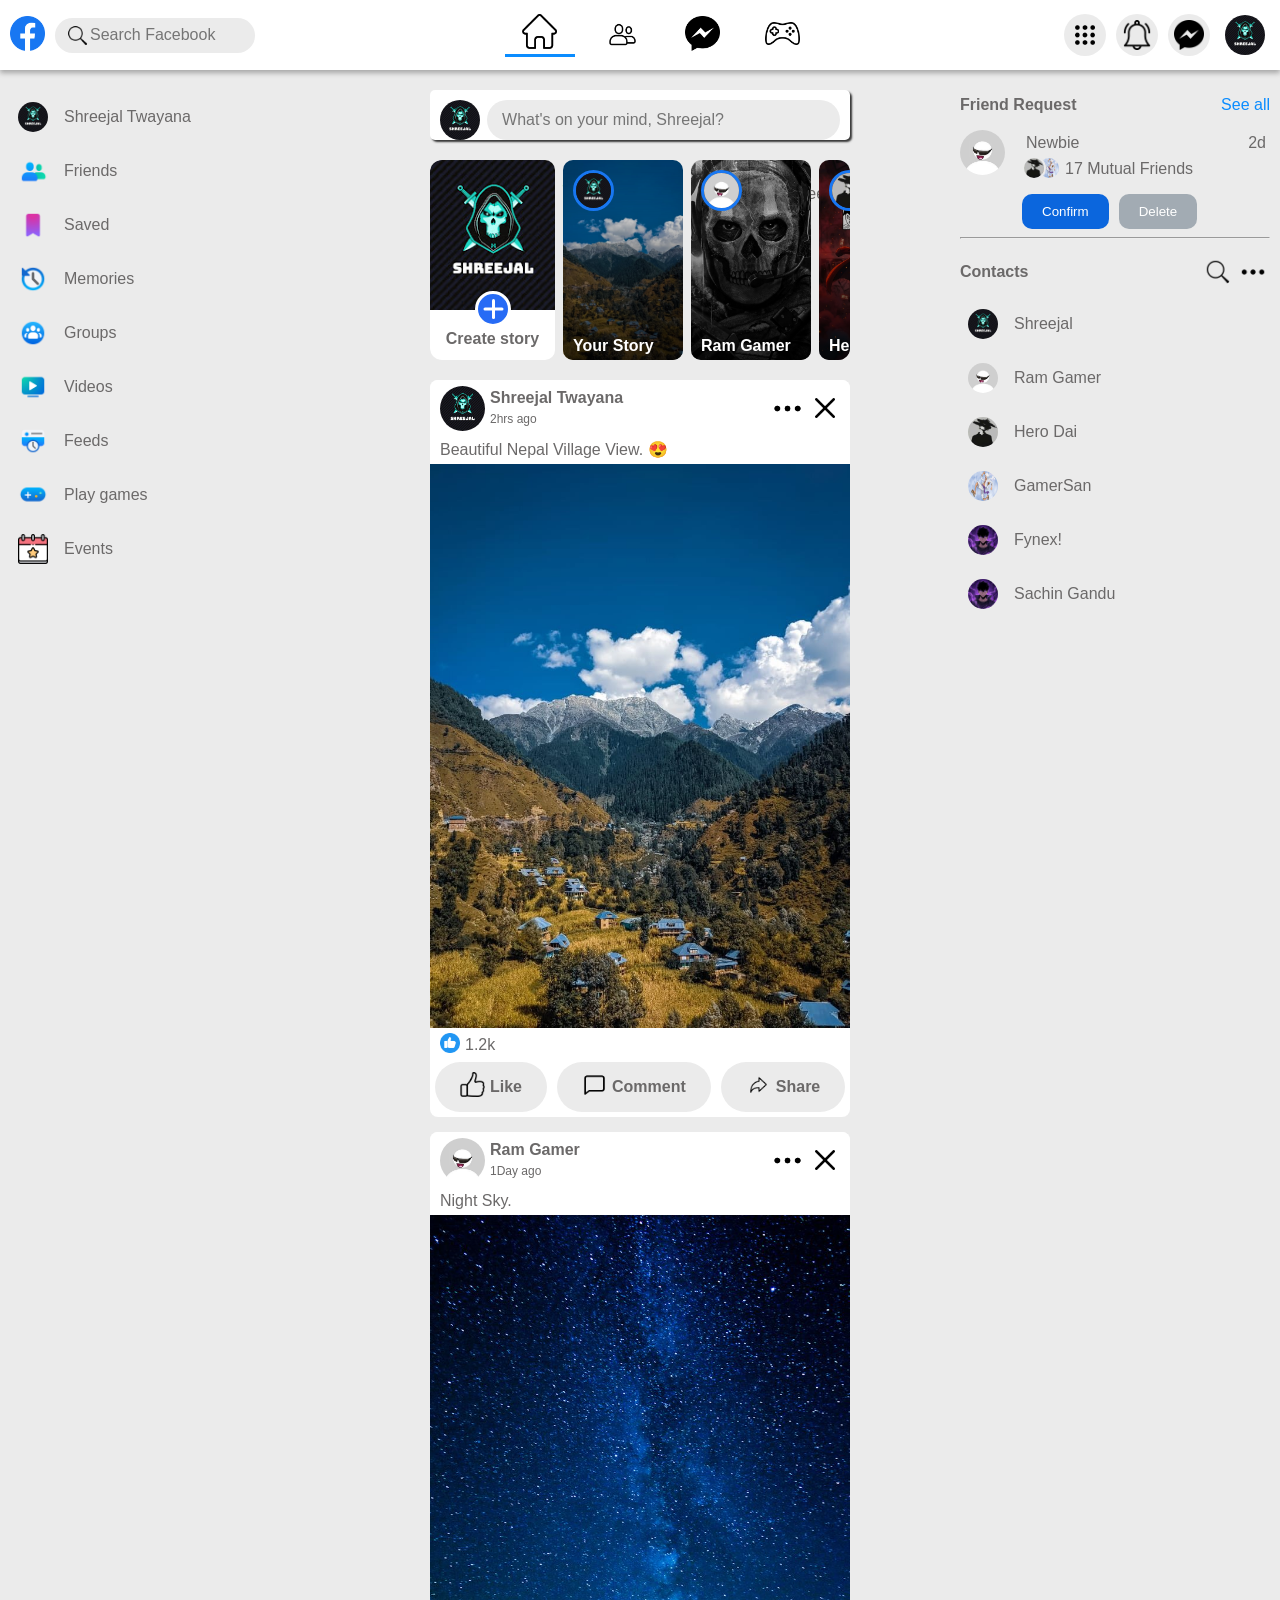
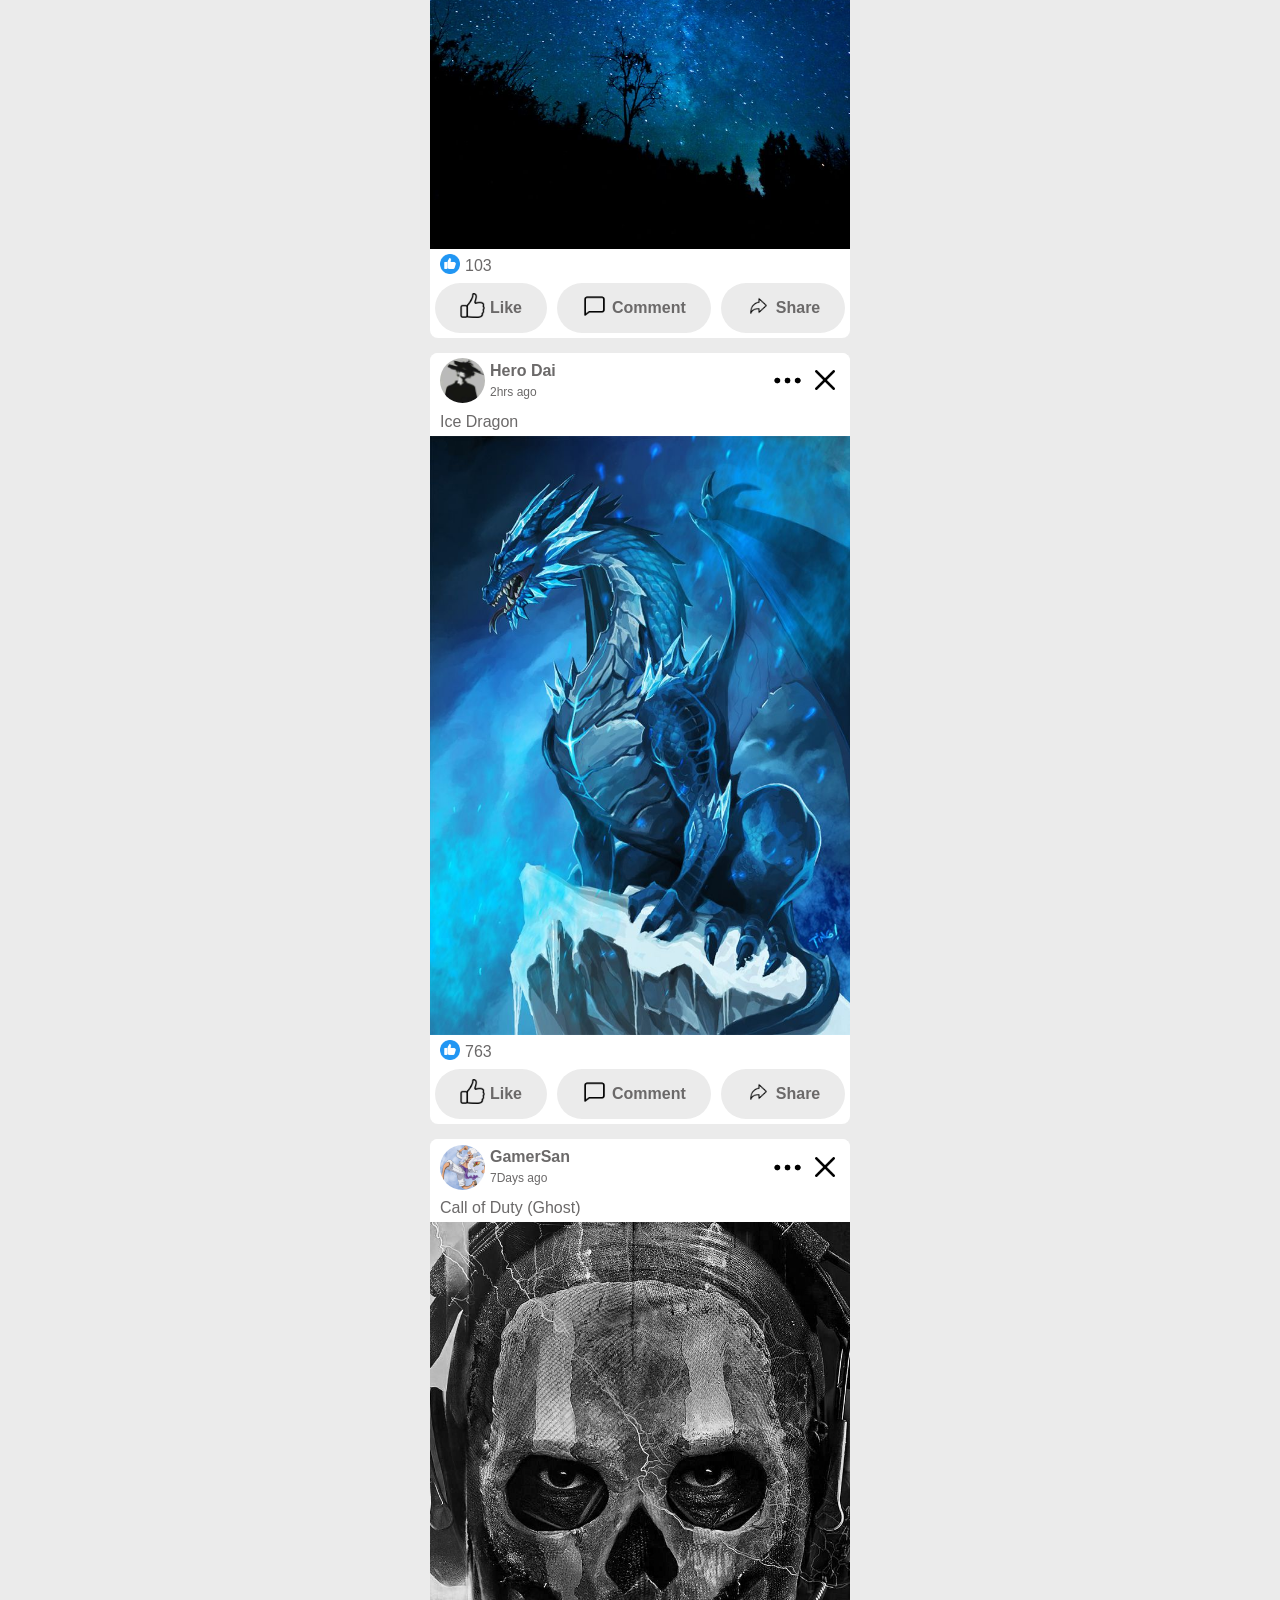
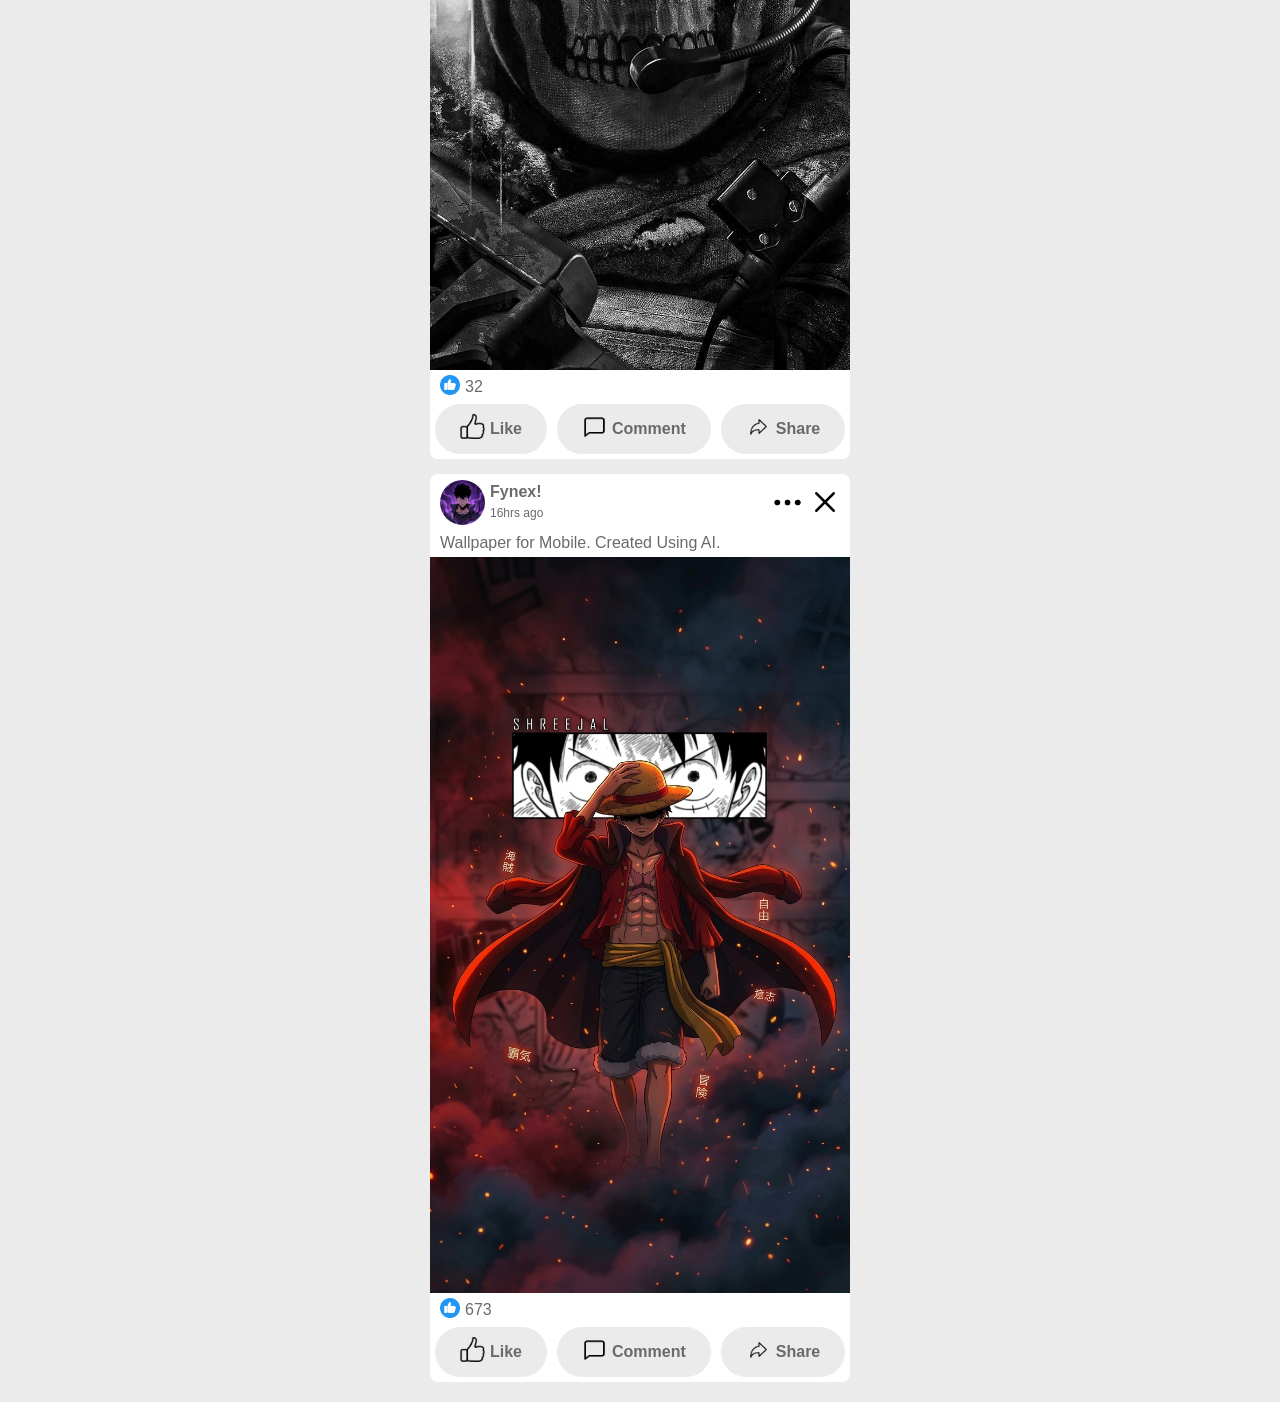
==== index.html @ d20fb3b0 "dfsdf" ====
<!DOCTYPE html>
<html lang="en">

<head>
    <link rel="icon" href="./assets/img/facebook.png">
    <title>Facebook</title>
    <link rel="stylesheet" href="./assets/css/style.css">
</head>
  

<body>
    <header class="top-bar">
        <section class="logo__search">
            <div>
                <img src="./assets/img/facebook.png" alt="" class="logo">
            </div>

            <div class="search-bar">
                <img src="./assets/img/search.png" alt="" class="toggleImg">
                <input type="search" placeholder="Search Facebook" id="search">
            </div>
        </section>
        <section class="main-nav">

            <div class="home">
                <img class="header-icon toggleImg" src="./assets/img/home.PNG" alt="">
            </div>
            <div>
                <img class="header-icon toggleImg" src="./assets/img/friends.png" alt="">
            </div>
            <div>
                <img class="header-icon toggleImg" src="./assets/img/messenger.PNG" alt="">
            </div>
            <div>
                <img class="header-icon toggleImg" src="./assets/img/gaming.PNG" alt="">
            </div>

        </section>
        <section class="user">
            <div class="menu-icon-div user-div">
                <img class="header-icon menu-icon toggleImg" src="./assets/img/dots-menu.PNG" alt="">
            </div>
            <div class="user-div">
                <img class="header-icon toggleImg" src="./assets/img/notification.PNG" alt="">
            </div>
            <div class="user-div">
                <img class="header-icon toggleImg" src="./assets/img/messenger.PNG" alt="">
            </div>
            <div class="profile-icon" >
                <img id="profile-btn" class="profile-icon" src="./assets/img/profile.jpg" alt="">
            </div>
            <div id="profile-menu">
                <p>Profile</p>
                <p id="theme">Theme
                    <span class="toggleIcon">
                    </span>
                </p>

                <p>Setting</p>
                <p>Logout</p>
            </div>

        </section>
    </header>
    <main>
        <div class="left-bar">
            <div>
                <img src="./assets/img/profile.jpg" alt="" style="border-radius:50%;">
                <p>Shreejal Twayana</p>
            </div>
            <div>
                <img src="./assets/img/friend.png" alt="">
                <p>Friends</p>
            </div>
            <div>
                <img src="./assets/img/saved.png" alt="">
                <p>Saved</p>
            </div>
            <div>
                <img src="./assets/img/memories.png" alt="">
                <p>Memories</p>
            </div>
            <div>
                <img src="./assets/img/groups.png" alt="">
                <p>Groups</p>
            </div>
            <div>
                <img src="./assets/img/video.png" alt="">
                <p>Videos</p>
            </div>
            <div>
                <img src="./assets/img/feed.png" alt="">
                <p>Feeds</p>
            </div>
            <div>
                <img src="./assets/img/play-games.png" alt="">
                <p>Play games</p>
            </div>
            <div>
                <img src="./assets/img/event.png" alt="">
                <p>Events</p>
            </div>
        </div>


        <div class="main">
            <div class="composer">
                <div class="usr-inp">
                    <img src="./assets/img/profile.jpg" alt="">
                    <input type="text" placeholder="What's on your mind, Shreejal?">
                </div>
                <hr class="inpHR">
                <div class="inp-type">
                    <div>
                        <img src="./assets/img/live.png" alt="">
                        <p>Live video
                        </p>
                    </div>
                    <div>
                        <img src="./assets/img/photos.png" alt="">
                        <p>Photo/Video
                        </p>
                    </div>
                    <div>
                        <img src="./assets/img/smile.png" alt="">
                        <p>Activity/Feeling
                        </p>
                    </div>
                </div>
            </div>
            <div class="stories-collection">
                <div class="own-story">
                    <div><img src="./assets/img/profile.jpg" alt="">
                    </div>
                    <div class="add-icon">
                    </div>
                    <p>Create story
                    </p>
                </div>
                <div class="story">
                    <div>
                        <img src="./assets/img/profile.jpg" alt="" class="story-profile">
                    </div>
                    <div class="story-img">
                        <img src="./assets/img/story2.jpeg" alt="">
                    </div>
                    <p>Your Story</p>
                </div>
                <div class="story">
                    <div>
                        <img src="./assets/img/profile2.jpeg" alt="" class="story-profile">
                    </div>
                    <div class="story-img">
                        <img src="./assets/img/story3.jpg" alt="">
                    </div>
                    <p>Ram Gamer</p>
                </div>
                <div class="story">
                    <div>
                        <img src="./assets/img/profile3.jpg" alt="" class="story-profile">
                    </div>
                    <div class="story-img">
                        <img src="./assets/img/story1.png" alt="">
                    </div>
                    <p>Hero Dai</p>
                </div>
                <div class="story">
                    <div>
                        <img src="./assets/img/profile4.jpg" alt="" class="story-profile">
                    </div>
                    <div class="story-img">
                        <img src="./assets/img/story4.jpg" alt="">
                    </div>
                    <p>GamerSan</p>
                </div>
                <div class="story">
                    <div>
                        <img src="./assets/img/profile5.png" alt="" class="story-profile">
                    </div>
                    <div class="story-img">
                        <img src="./assets/img/story5.jpg" alt="">
                    </div>
                    <p>Fynex!</p>
                </div>
            </div>


            <div class="all-post">
                <div class="post">
                    <div class="post-title">
                        <div class="post-admin">
                            <div>
                                <img src="./assets/img/profile.jpg" alt="">
                            </div>
                            <div>
                                <p style="font-weight:550;">
                                    Shreejal
                                    Twayana
                                </p>
                                <p style="font-size: 12px; ">2hrs
                                    ago
                                </p>
                            </div>
                        </div>
                        <div class="post-options">
                            <div><img src="./assets/img/dots.png" alt="" class="toggleImg">
                            </div>
                            <div style="height:25px;width:20px;">
                                <img src="./assets/img/close.png" alt="" style="height:20px;width:20px;"
                                    class="toggleImg">
                            </div>
                        </div>
                    </div>
                    <p class="post-description">
                        Beautiful Nepal
                        Village View. 😍
                    </p>
                    <div class="post-img">
                        <img src="./assets/img/story2.jpeg" alt="">
                    </div>
                    <div class="reactions">
                        <div><img src="./assets/img/color-like.PNG" alt="">
                        </div>
                        <p>1.2k</p>
                    </div>
                    <div class="post-actions">
                        <div class="actions like">
                            <div><img class="toggleImg" src="./assets/img/like.PNG" alt="">
                            </div>
                            <p class="like-text">Like</p>
                        </div>
                        <div class="actions">
                            <div><img src="./assets/img/comment2.PNG" alt="" class="toggleImg">
                            </div>
                            <p>Comment
                            </p>
                        </div>
                        <div class="actions">
                            <div><img class="toggleImg" src="./assets/img/share.png" alt="">
                            </div>
                            <p>Share</p>
                        </div>
                    </div>
                </div>


                <div class="post">
                    <div class="post-title">
                        <div class="post-admin">
                            <div>
                                <img src="./assets/img/profile2.jpeg" alt="">
                            </div>
                            <div>
                                <p style="font-weight:550;">
                                    Ram Gamer
                                </p>
                                <p style="font-size: 12px; ">1Day
                                    ago
                                </p>
                            </div>
                        </div>
                        <div class="post-options">
                            <div><img src="./assets/img/dots.png" alt="" class="toggleImg">
                            </div>
                            <div style="height:25px;width:20px;">
                                <img src="./assets/img/close.png" alt="" class="toggleImg"
                                    style="height:20px;width:20px;">
                            </div>
                        </div>
                    </div>
                    <p class="post-description">
                        Night Sky.
                    </p>
                    <div class="post-img">
                        <img src="./assets/img/story6.jpg" alt="">
                    </div>
                    <div class="reactions">
                        <div><img src="./assets/img/color-like.PNG" alt="">
                        </div>
                        <p>103</p>
                    </div>
                    <div class="post-actions">
                        <div class="actions like">
                            <div><img src="./assets/img/like.PNG" alt="" class="toggleImg">
                            </div>
                            <p class="like-text">Like</p>
                        </div>
                        <div class="actions">
                            <div><img src="./assets/img/comment2.PNG" alt="" class="toggleImg">
                            </div>
                            <p>Comment
                            </p>
                        </div>
                        <div class="actions">
                            <div><img src="./assets/img/share.png" alt="" class="toggleImg">
                            </div>
                            <p>Share</p>
                        </div>
                    </div>
                </div>



                <div class="post">
                    <div class="post-title">
                        <div class="post-admin">
                            <div>
                                <img src="./assets/img/profile3.jpg" alt="">
                            </div>
                            <div>
                                <p style="font-weight:550;">
                                    Hero Dai
                                </p>
                                <p style="font-size: 12px; ">2hrs
                                    ago
                                </p>
                            </div>
                        </div>
                        <div class="post-options">
                            <div><img src="./assets/img/dots.png" alt="" class="toggleImg">
                            </div>
                            <div style="height:25px;width:20px;">
                                <img src="./assets/img/close.png" alt="" style="height:20px;width:20px;"
                                    class="toggleImg">
                            </div>
                        </div>
                    </div>
                    <p class="post-description">
                        Ice Dragon
                    </p>
                    <div class="post-img">
                        <img src="./assets/img/story5.jpg" alt="">
                    </div>
                    <div class="reactions">
                        <div><img src="./assets/img/color-like.PNG" alt="">
                        </div>
                        <p>763</p>
                    </div>
                    <div class="post-actions">
                        <div class="actions like">
                            <div><img src="./assets/img/like.PNG" alt="" class="toggleImg">
                            </div>
                            <p class="like-text">Like</p>
                        </div>
                        <div class="actions">
                            <div><img src="./assets/img/comment2.PNG" alt="" class="toggleImg">
                            </div>
                            <p>Comment
                            </p>
                        </div>
                        <div class="actions">
                            <div><img src="./assets/img/share.png" alt="" class="toggleImg">
                            </div>
                            <p>Share</p>
                        </div>
                    </div>
                </div>




                <div class="post">
                    <div class="post-title">
                        <div class="post-admin">
                            <div>
                                <img src="./assets/img/profile4.jpg" alt="">
                            </div>
                            <div>
                                <p style="font-weight:550;">
                                    GamerSan
                                </p>
                                <p style="font-size: 12px; ">7Days
                                    ago
                                </p>
                            </div>
                        </div>
                        <div class="post-options">
                            <div><img src="./assets/img/dots.png" alt="" class="toggleImg">
                            </div>
                            <div style="height:25px;width:20px;">
                                <img src="./assets/img/close.png" alt="" style="height:20px;width:20px;">
                            </div>
                        </div>
                    </div>
                    <p class="post-description">
                        Call of Duty (Ghost)
                    </p>
                    <div class="post-img">
                        <img src="./assets/img/story3.jpg" alt="">
                    </div>
                    <div class="reactions">
                        <div><img src="./assets/img/color-like.PNG" alt="">
                        </div>
                        <p>32</p>
                    </div>
                    <div class="post-actions">
                        <div class="actions like">
                            <div><img src="./assets/img/like.PNG" alt="" class="toggleImg">
                            </div>
                            <p class="like-text">Like</p>
                        </div>
                        <div class="actions">
                            <div><img src="./assets/img/comment2.PNG" alt="" class="toggleImg">
                            </div>
                            <p>Comment
                            </p>
                        </div>
                        <div class="actions">
                            <div><img src="./assets/img/share.png" alt="" class="toggleImg">
                            </div>
                            <p>Share</p>
                        </div>
                    </div>
                </div>



                <div class="post">
                    <div class="post-title">
                        <div class="post-admin">
                            <div>
                                <img src="./assets/img/profile5.png" alt="">
                            </div>
                            <div>
                                <p style="font-weight:550;">
                                    Fynex!
                                </p>
                                <p style="font-size: 12px; ">16hrs
                                    ago
                                </p>
                            </div>
                        </div>
                        <div class="post-options">
                            <div><img src="./assets/img/dots.png" alt="" class="toggleImg">
                            </div>
                            <div style="height:25px;width:20px;">
                                <img src="./assets/img/close.png" alt="" style="height:20px;width:20px;"
                                    class="toggleImg">
                            </div>
                        </div>
                    </div>
                    <p class="post-description">
                        Wallpaper for Mobile. Created Using AI.
                    </p>
                    <div class="post-img">
                        <img src="./assets/img/story1.png" alt="">
                    </div>
                    <div class="reactions">
                        <div><img src="./assets/img/color-like.PNG" alt="">
                        </div>
                        <p>673</p>
                    </div>
                    <div class="post-actions">
                        <div class="actions like">
                            <div><img src="./assets/img/like.PNG" alt="" class="toggleImg">
                            </div>
                            <p class="like-text">Like</p>
                        </div>
                        <div class="actions">
                            <div><img src="./assets/img/comment2.PNG" alt="" class="toggleImg">
                            </div>
                            <p>Comment
                            </p>
                        </div>
                        <div class="actions">
                            <div><img src="./assets/img/share.png" alt="" class="toggleImg">
                            </div>
                            <p>Share</p>
                        </div>
                    </div>
                </div>
            </div>
        </div>



        <div class="right-bar">
            <div class="friend-req" id="reqbox">
                <header class="req-top">
                    <p>Friend Request</p>
                    <a href="#" style="text-decoration:none;color:#0A8CFF;">See all</a>
                </header>
                <div class="request">
                    <div class="sender-profile"><img src="./assets/img/profile2.jpeg" alt=""></div>
                    <div class="sender">
                        <div class="sender-info">
                            <div class="name-date">
                                <p>Newbie</p>
                                <p>2d</p>
                            </div>
                            <div class="mutual-img-friends">
                                <div class="mutual-img">
                                    <div><img src="./assets/img/profile3.jpg" alt=""></div>
                                    <div><img src="./assets/img/profile4.jpg" alt=""></div>
                                </div>
                                <p>17 Mutual Friends</p>
                            </div>
                        </div>
                        <div class="option">
                            <button id="confirmbtn" class="confirm">Confirm</button>
                            <button id="deletebtn" class="delete">Delete</button>
                        </div>
                    </div>

                </div>
            </div>
            <hr id="freindReqHR">
            <div class="contacts">
                <header class="contact-top">
                    <p>Contacts</p>
                    <div>
                        <img src="./assets/img/search.png" alt="" class="toggleImg">
                        <img src="./assets/img/dots.png" alt="" class="toggleImg">
                    </div>
                </header>
                <div class="friendsContact">
                    <img src="./assets/img/profile.jpg" alt="">
                    <p>Shreejal</p>
                </div>
                <div class="friendsContact">
                    <img src="./assets/img/profile2.jpeg" alt="">
                    <p>Ram Gamer</p>
                </div>
                <div class="friendsContact">
                    <img src="./assets/img/profile3.jpg" alt="">
                    <p>Hero Dai</p>
                </div>
                <div class="friendsContact">
                    <img src="./assets/img/profile4.jpg" alt="">
                    <p>GamerSan</p>
                </div>
                <div class="friendsContact">
                    <img src="./assets/img/profile5.png" alt="">
                    <p>Fynex!</p>
                </div>
                <div class="friendsContact">
                    <img src="./assets/img/profile5.png" alt="">
                    <p>Sachin Gandu</p>
                </div>
            </div>
        </div>
        <div class="messageBox">
            <div class="msgTop">
                <div class="msgProfile">
                    <div><img src="./assets/img/profile4.jpg" alt="" id="msgProfilePic"></div>
                    <p id="usrName">GamerSan</p>
                </div>
                <div class="msgActions">
                    <div><img src="./assets/img/dots.png" class="toggleImg" alt=""></div>
                    <div><img src="./assets/img/close.png" style="height:20px;width:20px;" class="toggleImg" alt="" id="closeMsg"></div>
                </div>
            </div>
            <div class="messages">Start a conversation</div>
            <div class="inputBox">
                <input type="text" placeholder="Send a Message">
                <button id="sendMsg"><img src="./assets/img/send.png" alt=""></button>
            </div>
        </div>

    </main>

    <script src="./assets/js/fb.js">
    </script>
</body>

</html>
---- assets/css/style.css ----
:root {
  --primary-color: #fff;
  --secondary-color: #EBEBEB;
  --font-color: rgb(107, 105, 105);
  --hover-color: #D0D0D0;
}

.dark {
  --primary-color: #222;
  --secondary-color: #363535;
  --font-color: rgb(243, 239, 239);
  --hover-color: #626060;
}

body {
  background: var(--secondary-color);
  font-family: arial;
  margin: 0;
  color: var(--font-color);
}

.toggleIcon {
  background: #E6EEF4;
  padding: 8px 10px;
  height: 12px;
  width: 30px;
  top: 3px;
  left: 55%;
  border-radius: 20px;
  position: absolute;
}

.toggleIcon::before {
  content: "";
  height: 20px;
  width: 20px;
  background: #FF0453;
  border-radius: 50%;
  position: absolute;
  top: 4px;
  left: 3px;
  transition: all 250ms ease;
}

#theme {
  position: relative;
}

.darken {
  background: #049CFF;
}

.darken::before {
  content: "";
  height: 20px;
  width: 20px;
  background: #FF0453;
  border-radius: 50%;
  position: absolute;
  top: 4px;
  left: 27px;
}

#profile-menu {
  background-color: var(--primary-color);
  position: absolute;
  top: 75px;
  right: 10px;
  border-radius: 10px;
  display: none;
  box-shadow: 2px 2px 0 #000;
  padding: 10px 20px;
}

#profile-menu>p {
  padding: 8px 30px 8px 10px;
  width: 80px;
  border-radius: 10px;
}

#profile-menu>p:hover {
  background-color: var(--hover-color);
  cursor: pointer;
}

#profile-btn:hover {
  cursor: pointer;
}

#search {
  height: 35px;
  border: 2px solid grey;
  background: var(--secondary-color);
  width: 200px;
  padding-left: 35px;
  border-radius: 40px;
  border: none;
  font-size: 16px;
}

.search-bar {
  position: relative;
}

.search-bar img {
  height: 25px;
  top: 5px;
  left: 10px;
  position: absolute;
  aspect-ratio: 1 / 1;
}

.header-icon,
.logo {
  height: 35px;
  width: 35px;
}


header {
  display: flex;
  justify-content: space-between;
  align-items: center;
  padding: 10px;
  background-color: var(--primary-color);
}

.top-bar {
  position: sticky;
  padding: 10px 10px;
  top: 0px;
  box-shadow: 0 3px 5px #0000004b;
  z-index: 20;
}

.home {
  display: flex;
  padding: 0 10px 5px 10px;
  align-items: center;
  justify-content: center;
  border-bottom: 3px solid #0A8CFF;
}

.logo__search,
.user,
.main-nav {
  display: flex;
  align-items: center;
  gap: 10px;
}

.user-div {
  background-color: var(--secondary-color);
  padding: 6px;
  border-radius: 50%;
  height: 30px;
  width: 30px;
}

.menu-icon-div {
  display: flex;
  align-items: center;
  justify-content: center;
}

.user .menu-icon {
  height: 20px;
  width: 20px;
}

.user img {
  height: 30px;
  width: 30px;
}

.main-nav {
  display: flex;
  gap: 30px;
}

.main-nav div {
  width: 50px;
}


main {
  display: grid;
  grid-template-columns: 1fr 2fr 1fr;
  background: var(--secondary-color);
  height: 100%;
  width: 100%;
}

.profile-icon {
  height: 50px;
  display: flex;
  padding: 0;
  align-items: center;
  justify-content: center;
  background: none;
  width: 50px;
  border-radius: 50%;
}

.profile-icon:hover{
  cursor: pointer;
}

.profile-icon img {
  height: 40px;
  width: 40px;
}

.left-bar {
  margin-top: 0;
  top: 80px;
  gap: 16px;
  align-self: start;
  padding: 10px 0 0 10px;
  position: sticky;
}

.left-bar>div,
.contacts>div {
  height: 30px;
  gap: 16px;
  display: flex;
  align-items: center;
  justify-content: start;
  font-size: 16px;
  font-weight: 520;
  padding: 12px 8px;
  border-radius: 15px;
  cursor: pointer;

  color: var(--font-color);
}

.left-bar>div:hover,
.contacts>div:hover {
  background-color: var(--hover-color);
}

.right-bar {
  margin-top: 0;
  padding-right: 10px;
  position: sticky;
  top: 80px;
  align-self: start;
}


.left-bar>div img,
.contacts>div img {
  height: 30px;
  width: 30px;
}

.contacts>div img {
  border-radius: 50%;
}


.contact-top {
  display: flex;
  justify-content: space-between;
  font-size: 16px;
  padding: 0;
  font-weight: 600;
  background: var(--secondary-color);
  color: var(--font-color);
}

.contact-top div {
  display: flex;
  gap: 1px;
  align-items: center;
}

.contact-top>div img {
  height: 30px;
  width: 30px;
  padding: 2px;
  border-radius: 50%;
}

.main {
  display: flex;
  flex-direction: column;
  align-items: center;
  margin: 20px;
  gap: 20px;
  min-height: fit-content;
  height: auto;
  overflow-y: scroll;
}

.main::-webkit-scrollbar {
  display: none;
}

.composer {
  height: 50px;
  min-height: fit-content;
  background: var(--primary-color);
  width: 70%;
  border-radius: 5px;
  box-shadow: 2px 2px 2px #363636;
}

.usr-inp {
  display: flex;
  justify-content: space-around;
  align-items: center;
  padding: 0 8px;
  margin: 10px 0;
  gap: 4px;
}

.usr-inp>input {
  height: 20px;
  border: none;
  width: 80%;
  background: var(--secondary-color);
  font-size: 16px;
  padding: 10px 15px;
  border-radius: 50px;
}

.usr-inp img {
  height: 40px;
  width: 40px;
  border-radius: 50%;
}


.inp-type {
  display: flex;
  justify-content: center;
  align-items: center;
  min-height: fit-content;
  gap: 20px;
  font-weight: 500;
  font-size: 16px;
  color: var(--hover-color);
}

.inpHR {
  border: none;
  background: var(--secondary-color);
  height: 2px;
}

.inp-type div {
  display: flex;
  color: var(--font-color);
  align-items: center;
}

.inp-type>div img {
  height: 40px;
  width: 40px;
}

.stories-collection::-webkit-scrollbar {
  display: none;
}

.stories-collection {
  display: flex;
  overflow-x: auto;
  scroll-behavior: smooth;
  overflow-y: hidden;
  gap: 8px;
  width: 70%;
  height: 200px;
  border-radius: 12px;
}

.own-story {
  height: 100%;
  display: flex;
  flex-direction: column;
  flex: 0 0 125px;
  background: var(--primary-color);
  position: relative;
  border-radius: 10px;
}

.own-story img {
  border-radius: 10px 10px 0 0;
  height: 150px;
  object-fit: cover;
  width: 125px;
}

.own-story p {
  color: var(--font-color);
  font-size: 16px;
  font-weight: 565;
  text-align: center;
  height: 30px;
}

.add-icon {
  position: absolute;
  height: 30px;
  bottom: 33px;
  left: 45px;
  border-radius: 50%;
  border: 3px solid white;
  background: #276BF5;
  width: 30px;
}

.add-icon::before,
.add-icon::after {
  content: "";
  height: 20px;
  width: 3px;
  cursor: pointer;
  position: absolute;
  top: 5px;
  left: 14px;
  border-radius: 5px;
  background: white;
}

.add-icon::after {
  transform: rotate(90deg);
}

.story {
  height: 100%;
  flex: 0 0 120px;

  position: relative;
  border-radius: 10px;
  overflow: hidden;
  position: relative;
}

.story::after {
  content: "";
  position: absolute;
  top: 0;
  height: 100%;
  width: 100%;
  left: 0;
  z-index: 5;
  background: linear-gradient(transparent, black);
  opacity: 0.75;
}

.story p {
  position: absolute;
  margin: 0;
  bottom: 5px;
  left: 10px;
  color: #fff;
  font-weight: 600;
  z-index: 10;
}

.story-img {
  height: 100%;
  width: 100%;
}

.story-img img {
  object-fit: cover;
  height: 100%;
  width: 100%;
}

.story-profile {
  position: absolute;
  object-fit: cover;
  border-radius: 50%;
  top: 10px;
  left: 10px;
  border: 3px solid #1877F2;
  z-index: 10;
  height: 35px;
  width: 35px;
}

.all-post {
  display: flex;
  flex-direction: column;
  min-height: 400px;
  max-height: auto;
  gap: 15px;
  width: 70%;
}

.post {
  background-color: var(--primary-color);
  display: flex;
  flex-direction: column;
  height: auto;
  border-radius: 8px;
  width: 100%;
  overflow: hidden;
}


.post-title {
  height: 60px;
  display: flex;
  width: 100%;
  justify-content: space-between;
  align-items: center;
  background-color: var(--primary-color);
}

.themeImg {
  filter: invert(1) brightness(100);
}

.post-admin {
  display: flex;
  height: 100%;
  align-items: center;
  gap: 5px;
  padding: 5px 10px;
}

.post-admin img {
  height: 45px;
  width: 45px;
  object-fit: cover;
  border-radius: 50%;
}

.reactions {
  display: flex;
  padding: 0 10px;
  margin: 5px 0 0 0;
  align-items: center;
  gap: 5px;
}

.reactions p {
  align-self: center;
  margin: 0;
}

.reactions img {
  height: 20px;
  width: 20px;
}

.post-options {
  display: flex;
  padding: 0 15px 0 0;
  align-items: center;
  gap: 10px;
}

.post-options img {
  height: 35px;
  width: 35px;
}

.post-admin p {
  margin: 0 0 5px 0;
}

.post-img {
  aspect-ratio: 16 / 7;
  background-color: #36363688;
  width: 100%;
}

.post-img img {
  height: 100%;
  width: 100%;
  object-fit: cover;
}

.post-actions {
  display: flex;
  height: 50px;
  margin-bottom: 10px;
  justify-content: space-between;
}

.actions img {
  height: 25px;
  width: 25px;

}

.actions {
  display: flex;
  padding: 10px 25px;
  margin: 5px;
  height: 30px;
  text-align: center;
  border-radius: 30px;
  background: var(--secondary-color);
  gap: 5px;
}
.actions:hover{
  cursor: pointer;
}
.actions p {
  font-size: 16px;
  font-weight: 550;
  margin: 0;
  align-self: center;
}

.post-description {
  margin: 0 0 5px 0;
  padding: 0 10px;
}

.req-top {
  background-color: var(--secondary-color);
  padding: 0;
}

.req-top>p {
  font-size: 16px;
  font-weight: 550;
  color: var(--font-color);
}

.sender-profile {
  height: 45px;
  width: 45px;
}

.sender-profile img {
  height: 100%;
  width: 100%;
  border-radius: 50%;
}

.sender-info p {
  margin: 4px;
}

.sender {
  width: 80%;
}

.sender-info {
  margin-bottom: 10px;
}

.name-date {
  display: flex;
  width: 100%;
  justify-content: space-between;
}

.name-date p:nth-child(2) {
  color: var(--font-color);
}

.request {
  display: flex;
  justify-content: space-between;
}


.sender-info>p {
  font-size: 12px;
}

.req-time {
  align-self: flex-end;
}

.option {
  display: flex;
  gap: 10px;
}

.confirm,
.delete {
  padding: 10px 20px;
  color: var(--primary-color);
  border-radius: 10px;
  border: none;
  cursor: pointer;

}

.confirm {
  background-color: #0b66dd;
  color: white;
}

.delete {
  background-color: #a2abb3;
  color: white;
}

.mutual-img-friends {
  display: flex;
  gap: 15px;
}

.mutual-img {
  display: flex;
  position: relative;
}

.mutual-img div:nth-child(2) {
  position: absolute;
  left: 15px;
}

.mutual-img div:nth-child(1) {
  z-index: 10;
}

.mutual-img img {
  height: 20px;
  width: 20px;
  border-radius: 50%;
  border: 2px solid var(--secondary-color);
}

.messageBox {
  display: none;
  position: fixed;
  bottom: 0;
  right: 300px;
  z-index: 10;
  height: 350px;
  width: 320px;
  border-radius: 10px 10px 0 0;
  background-color: var(--primary-color);
}

.msgTop{
  display: flex;
  padding: 5px 10px;
  justify-content: space-between;
}
.msgProfile{
  display: flex;
  gap: 10px;
  align-items: center;
}
.msgProfile img{
  height: 35px;
  width: 35px;
  border-radius: 50%;
}
.msgActions{
  display: flex;
  align-items: center;
  gap: 10px;
}
.msgActions img{
 height: 35px;
  width: 35px; 
}

.messages{
  display: flex;
  flex-direction: column;
  justify-content: center;
  align-items: center;
  height: 70%;
  color: var(--font-color);
}
.inputBox{
    padding: 5px 10px;
    display: flex;
    align-items: center;
}
.inputBox input{
  background-color: var(--secondary-color);
  height: 30px;
  padding-left: 10px;
  border: none;
  border-radius: 30px;
  width: 90%;
  color: var(--font-color);
}
#sendMsg{
  background:none;
  border: none;
}

#sendMsg:hover, .msgActions div{
  cursor: pointer;
}
#sendMsg img{
  height: 25px;
  width: 25px;
}
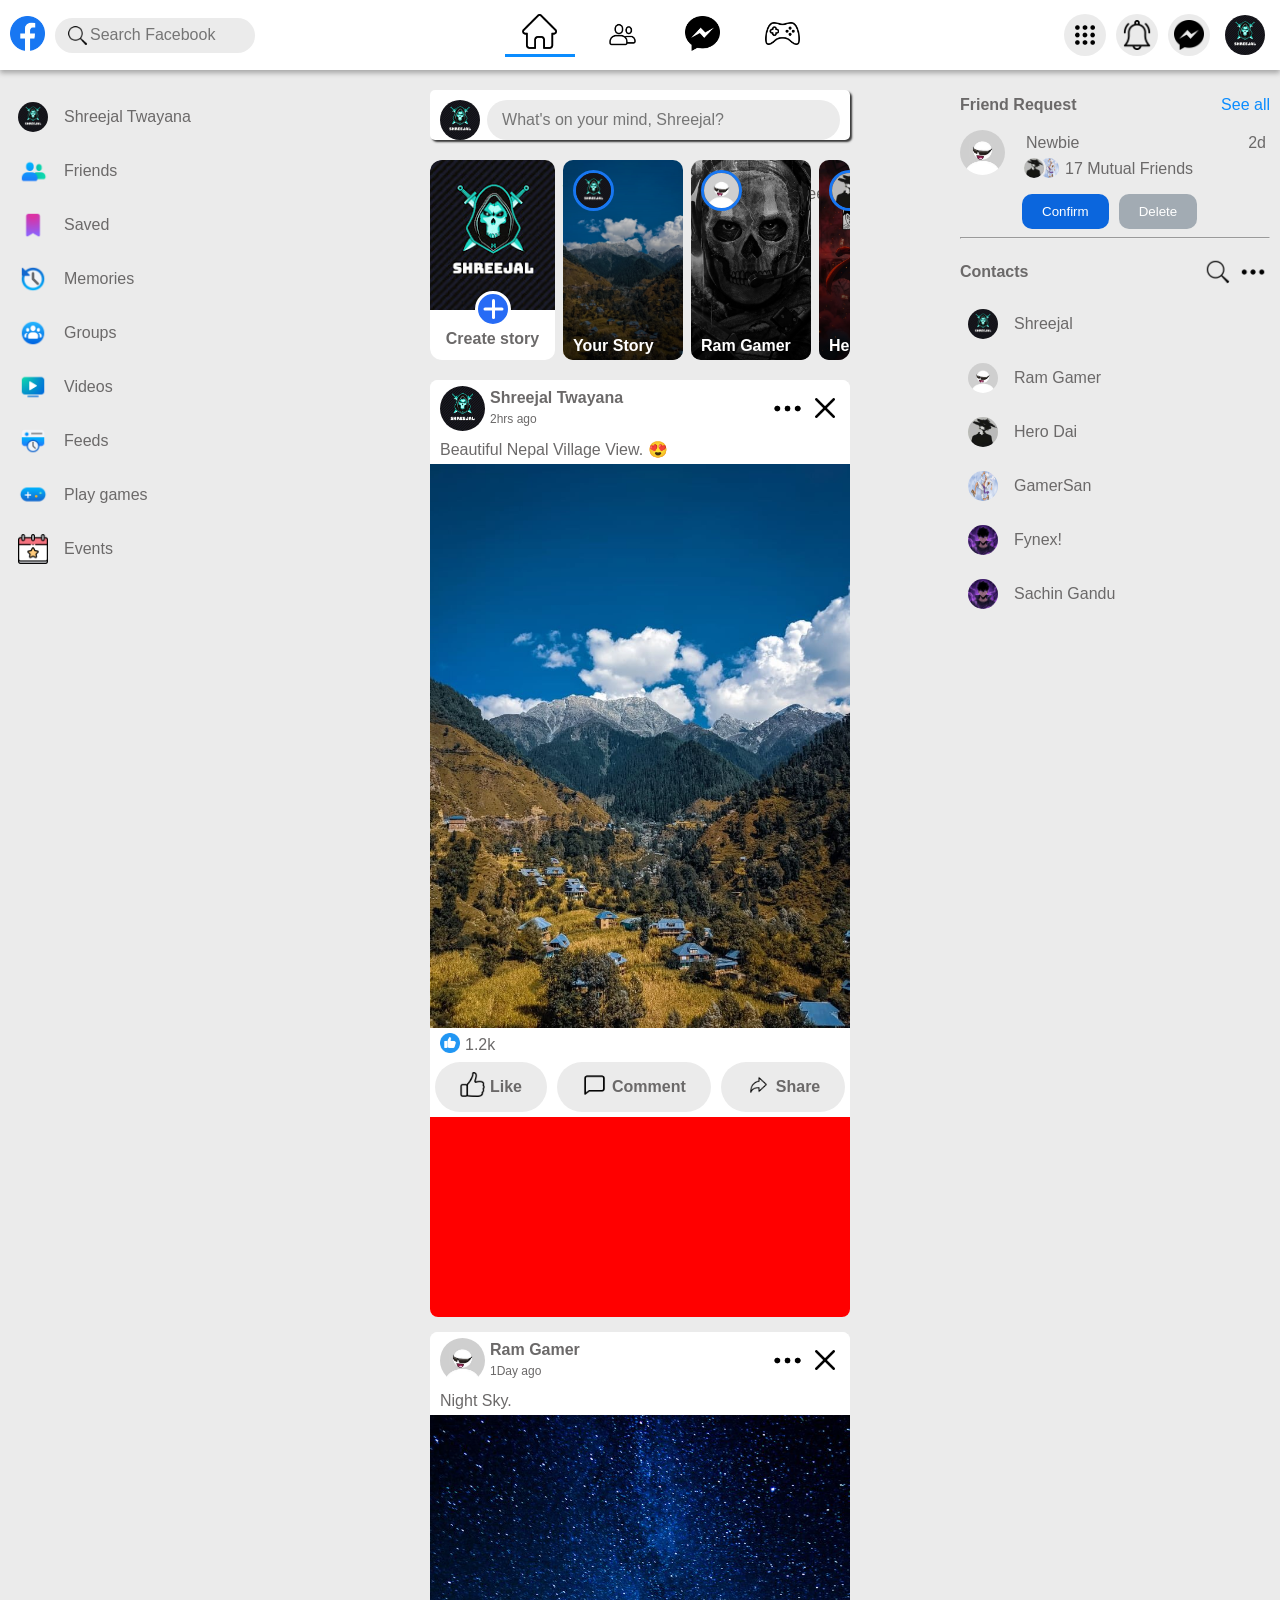
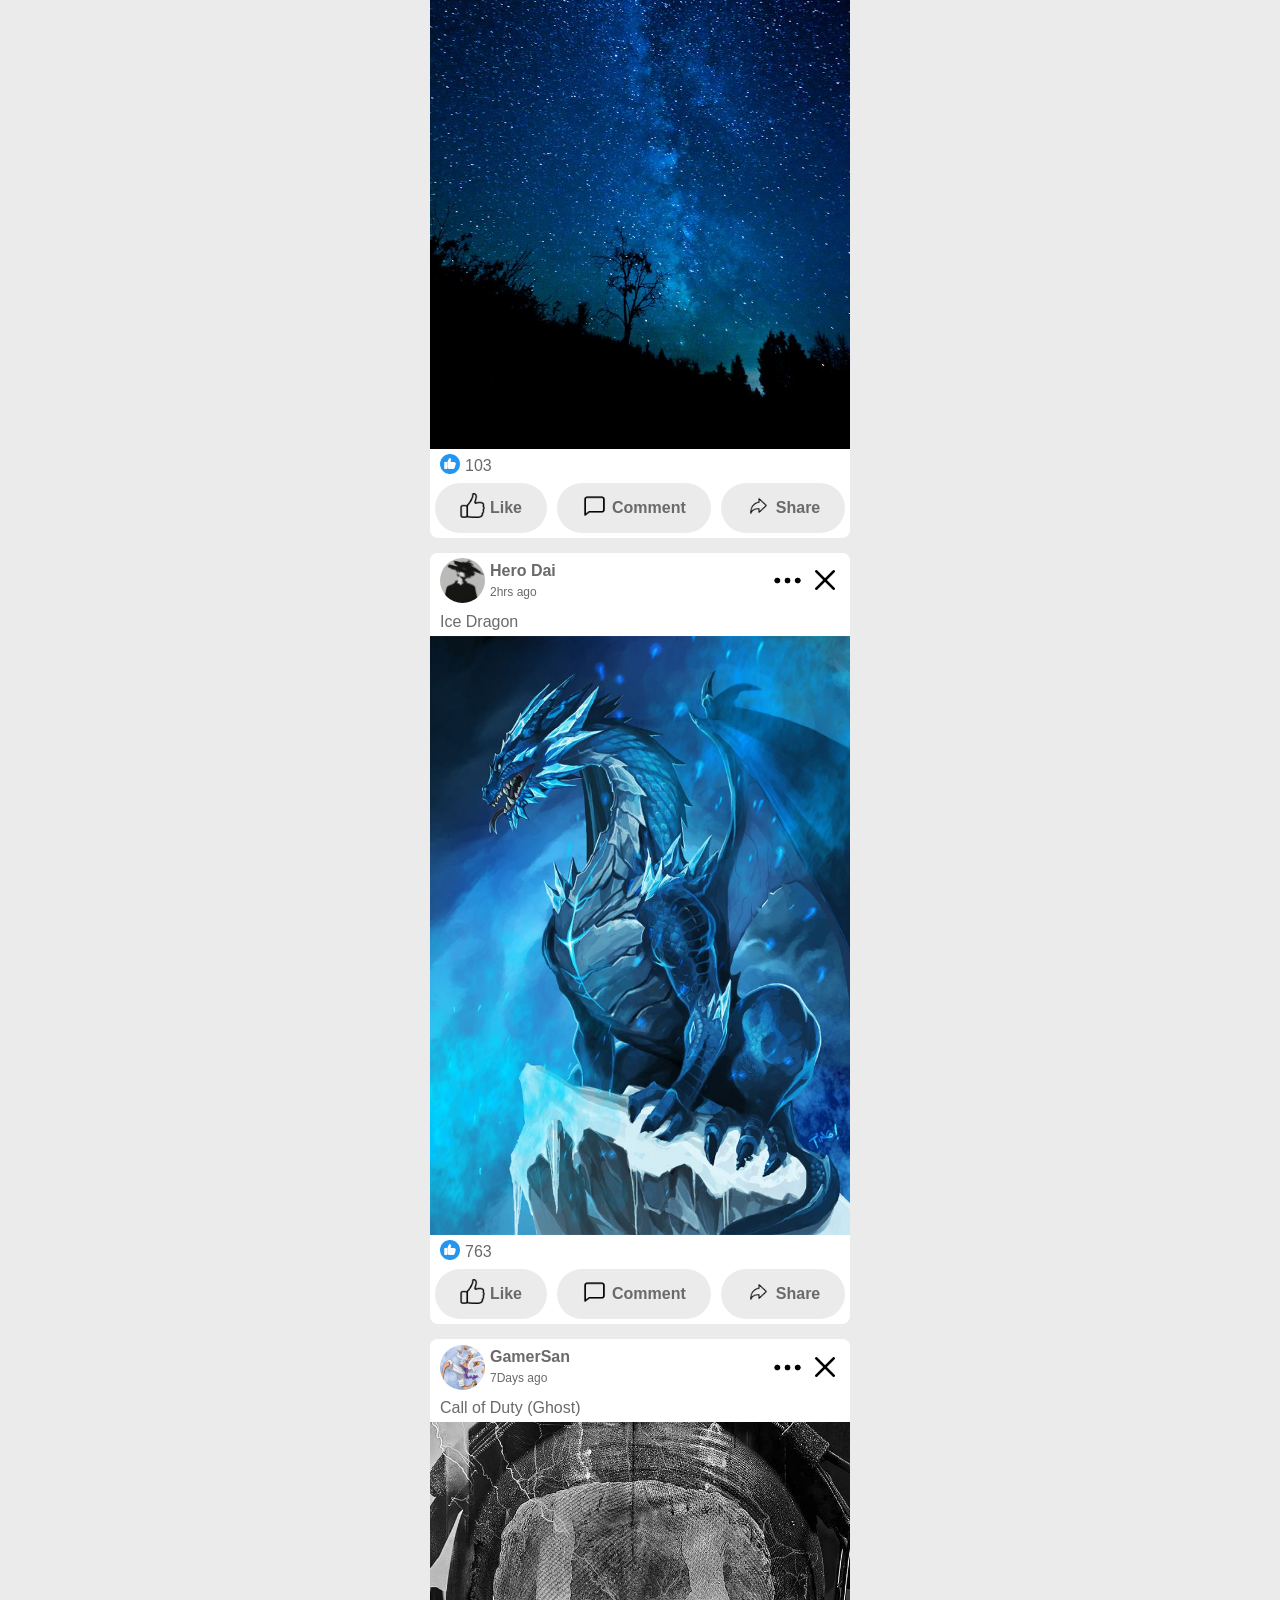
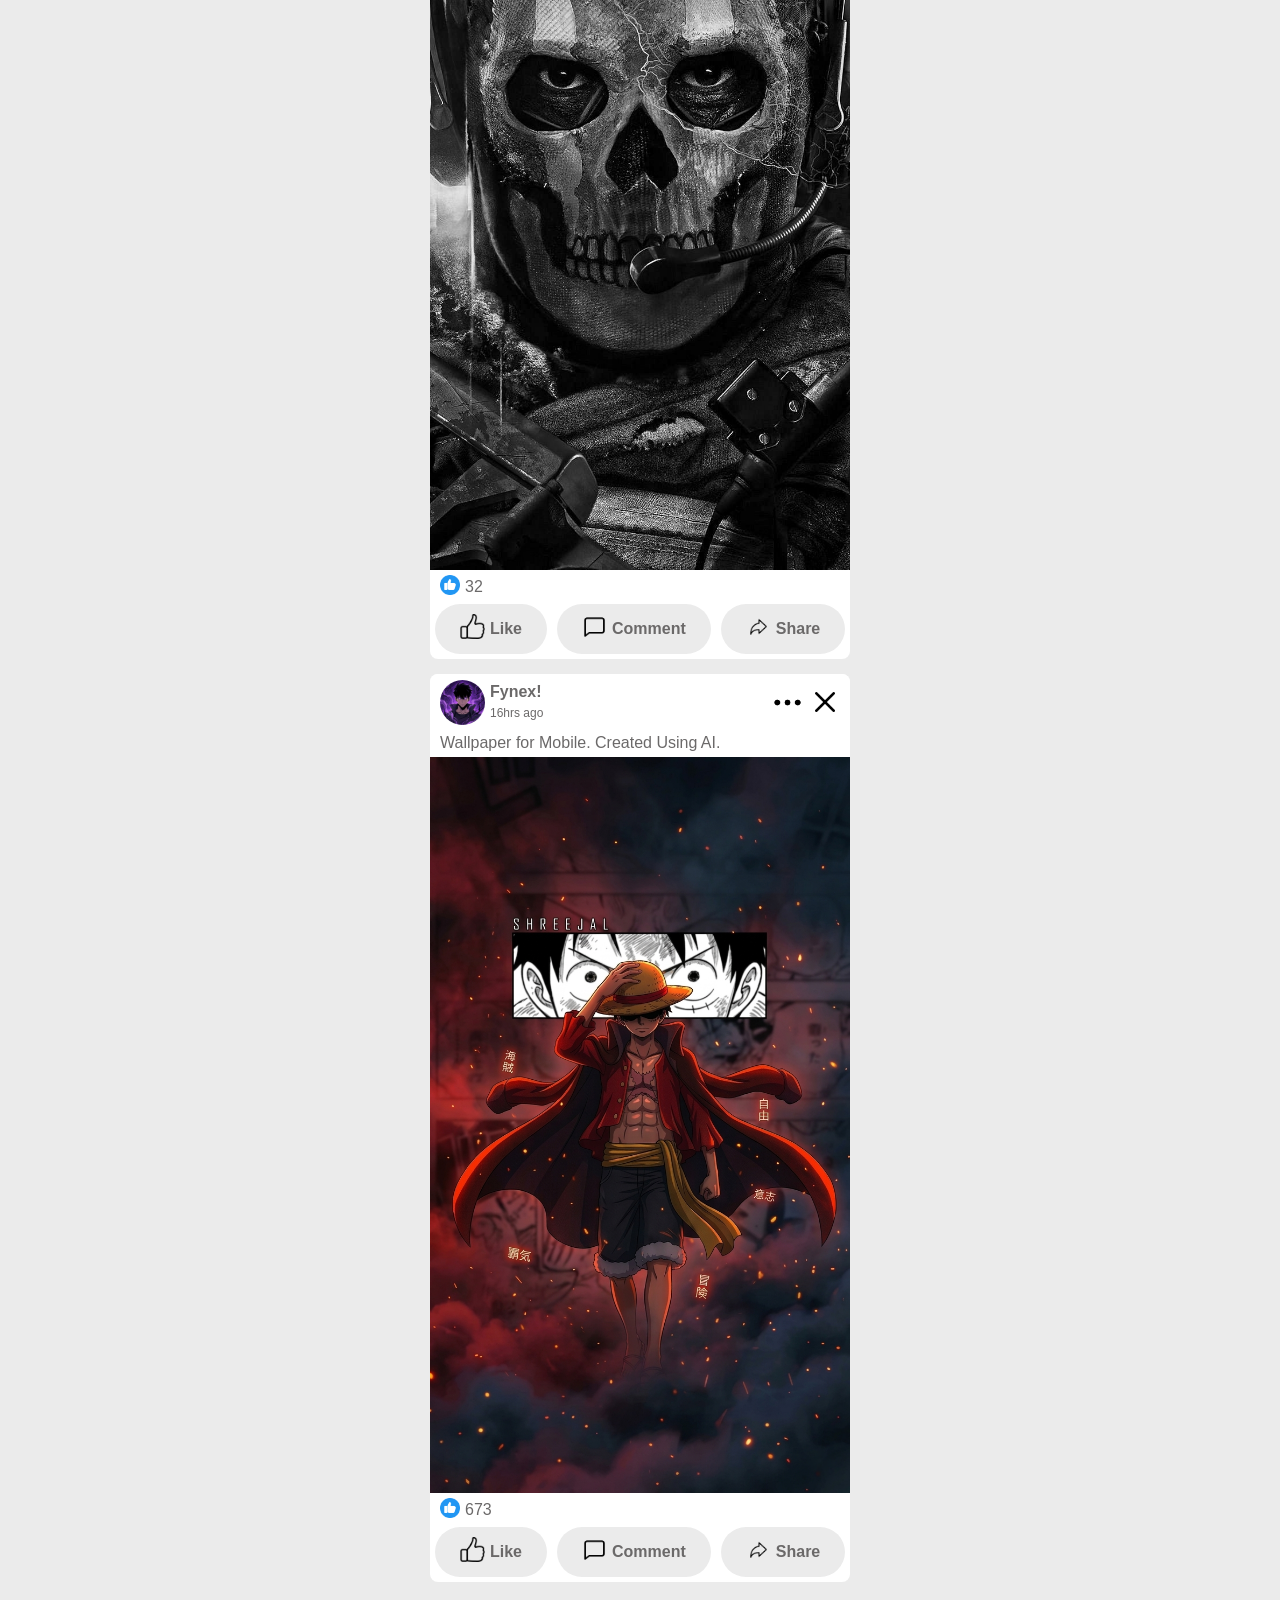
==== commit 9195391e: "sdfh" ====
--- a/index.html
+++ b/index.html
@@ -229,7 +229,7 @@
                             </div>
                             <p class="like-text">Like</p>
                         </div>
-                        <div class="actions">
+                        <div class="actions comment">
                             <div><img src="./assets/img/comment2.PNG" alt="" class="toggleImg">
                             </div>
                             <p>Comment
@@ -240,6 +240,10 @@
                             </div>
                             <p>Share</p>
                         </div>
+                    </div>
+                    <div id="commentSection">
+                      <div id="comments"></div>
+											<div class="commentInp"></div>
                     </div>
                 </div>
 
@@ -285,7 +289,7 @@
                             </div>
                             <p class="like-text">Like</p>
                         </div>
-                        <div class="actions">
+                        <div class="actions comment">
                             <div><img src="./assets/img/comment2.PNG" alt="" class="toggleImg">
                             </div>
                             <p>Comment
@@ -342,7 +346,7 @@
                             </div>
                             <p class="like-text">Like</p>
                         </div>
-                        <div class="actions">
+                        <div class="actions comment">
                             <div><img src="./assets/img/comment2.PNG" alt="" class="toggleImg">
                             </div>
                             <p>Comment
@@ -399,7 +403,7 @@
                             </div>
                             <p class="like-text">Like</p>
                         </div>
-                        <div class="actions">
+                        <div class="actions comment">
                             <div><img src="./assets/img/comment2.PNG" alt="" class="toggleImg">
                             </div>
                             <p>Comment
@@ -456,7 +460,7 @@
                             </div>
                             <p class="like-text">Like</p>
                         </div>
-                        <div class="actions">
+                        <div class="actions comment">
                             <div><img src="./assets/img/comment2.PNG" alt="" class="toggleImg">
                             </div>
                             <p>Comment
@@ -558,6 +562,7 @@
         </div>
 
     </main>
+    
 
     <script src="./assets/js/fb.js">
     </script>
--- a/assets/css/style.css
+++ b/assets/css/style.css
@@ -1,8 +1,8 @@
 :root {
   --primary-color: #fff;
-  --secondary-color: #EBEBEB;
+  --secondary-color: #ebebeb;
   --font-color: rgb(107, 105, 105);
-  --hover-color: #D0D0D0;
+  --hover-color: #d0d0d0;
 }
 
 .dark {
@@ -20,7 +20,7 @@
 }
 
 .toggleIcon {
-  background: #E6EEF4;
+  background: #e6eef4;
   padding: 8px 10px;
   height: 12px;
   width: 30px;
@@ -34,7 +34,7 @@
   content: "";
   height: 20px;
   width: 20px;
-  background: #FF0453;
+  background: #ff0453;
   border-radius: 50%;
   position: absolute;
   top: 4px;
@@ -47,14 +47,14 @@
 }
 
 .darken {
-  background: #049CFF;
+  background: #049cff;
 }
 
 .darken::before {
   content: "";
   height: 20px;
   width: 20px;
-  background: #FF0453;
+  background: #ff0453;
   border-radius: 50%;
   position: absolute;
   top: 4px;
@@ -72,13 +72,13 @@
   padding: 10px 20px;
 }
 
-#profile-menu>p {
+#profile-menu > p {
   padding: 8px 30px 8px 10px;
   width: 80px;
   border-radius: 10px;
 }
 
-#profile-menu>p:hover {
+#profile-menu > p:hover {
   background-color: var(--hover-color);
   cursor: pointer;
 }
@@ -116,7 +116,6 @@
   width: 35px;
 }
 
-
 header {
   display: flex;
   justify-content: space-between;
@@ -138,7 +137,7 @@
   padding: 0 10px 5px 10px;
   align-items: center;
   justify-content: center;
-  border-bottom: 3px solid #0A8CFF;
+  border-bottom: 3px solid #0a8cff;
 }
 
 .logo__search,
@@ -181,7 +180,6 @@
 .main-nav div {
   width: 50px;
 }
-
 
 main {
   display: grid;
@@ -202,7 +200,7 @@
   border-radius: 50%;
 }
 
-.profile-icon:hover{
+.profile-icon:hover {
   cursor: pointer;
 }
 
@@ -220,8 +218,8 @@
   position: sticky;
 }
 
-.left-bar>div,
-.contacts>div {
+.left-bar > div,
+.contacts > div {
   height: 30px;
   gap: 16px;
   display: flex;
@@ -236,8 +234,8 @@
   color: var(--font-color);
 }
 
-.left-bar>div:hover,
-.contacts>div:hover {
+.left-bar > div:hover,
+.contacts > div:hover {
   background-color: var(--hover-color);
 }
 
@@ -249,17 +247,15 @@
   align-self: start;
 }
 
-
-.left-bar>div img,
-.contacts>div img {
+.left-bar > div img,
+.contacts > div img {
   height: 30px;
   width: 30px;
 }
 
-.contacts>div img {
-  border-radius: 50%;
-}
-
+.contacts > div img {
+  border-radius: 50%;
+}
 
 .contact-top {
   display: flex;
@@ -277,7 +273,7 @@
   align-items: center;
 }
 
-.contact-top>div img {
+.contact-top > div img {
   height: 30px;
   width: 30px;
   padding: 2px;
@@ -317,7 +313,7 @@
   gap: 4px;
 }
 
-.usr-inp>input {
+.usr-inp > input {
   height: 20px;
   border: none;
   width: 80%;
@@ -333,7 +329,6 @@
   border-radius: 50%;
 }
 
-
 .inp-type {
   display: flex;
   justify-content: center;
@@ -357,7 +352,7 @@
   align-items: center;
 }
 
-.inp-type>div img {
+.inp-type > div img {
   height: 40px;
   width: 40px;
 }
@@ -409,7 +404,7 @@
   left: 45px;
   border-radius: 50%;
   border: 3px solid white;
-  background: #276BF5;
+  background: #276bf5;
   width: 30px;
 }
 
@@ -479,7 +474,7 @@
   border-radius: 50%;
   top: 10px;
   left: 10px;
-  border: 3px solid #1877F2;
+  border: 3px solid #1877f2;
   z-index: 10;
   height: 35px;
   width: 35px;
@@ -504,7 +499,6 @@
   overflow: hidden;
 }
 
-
 .post-title {
   height: 60px;
   display: flex;
@@ -589,7 +583,6 @@
 .actions img {
   height: 25px;
   width: 25px;
-
 }
 
 .actions {
@@ -602,7 +595,7 @@
   background: var(--secondary-color);
   gap: 5px;
 }
-.actions:hover{
+.actions:hover {
   cursor: pointer;
 }
 .actions p {
@@ -622,7 +615,7 @@
   padding: 0;
 }
 
-.req-top>p {
+.req-top > p {
   font-size: 16px;
   font-weight: 550;
   color: var(--font-color);
@@ -666,8 +659,7 @@
   justify-content: space-between;
 }
 
-
-.sender-info>p {
+.sender-info > p {
   font-size: 12px;
 }
 
@@ -687,7 +679,6 @@
   border-radius: 10px;
   border: none;
   cursor: pointer;
-
 }
 
 .confirm {
@@ -738,32 +729,32 @@
   background-color: var(--primary-color);
 }
 
-.msgTop{
+.msgTop {
   display: flex;
   padding: 5px 10px;
   justify-content: space-between;
 }
-.msgProfile{
+.msgProfile {
   display: flex;
   gap: 10px;
   align-items: center;
 }
-.msgProfile img{
+.msgProfile img {
   height: 35px;
   width: 35px;
   border-radius: 50%;
 }
-.msgActions{
+.msgActions {
   display: flex;
   align-items: center;
   gap: 10px;
 }
-.msgActions img{
- height: 35px;
-  width: 35px; 
-}
-
-.messages{
+.msgActions img {
+  height: 35px;
+  width: 35px;
+}
+
+.messages {
   display: flex;
   flex-direction: column;
   justify-content: center;
@@ -771,12 +762,12 @@
   height: 70%;
   color: var(--font-color);
 }
-.inputBox{
-    padding: 5px 10px;
-    display: flex;
-    align-items: center;
-}
-.inputBox input{
+.inputBox {
+  padding: 5px 10px;
+  display: flex;
+  align-items: center;
+}
+.inputBox input {
   background-color: var(--secondary-color);
   height: 30px;
   padding-left: 10px;
@@ -785,15 +776,23 @@
   width: 90%;
   color: var(--font-color);
 }
-#sendMsg{
-  background:none;
+#sendMsg {
+  background: none;
   border: none;
 }
 
-#sendMsg:hover, .msgActions div{
+#sendMsg:hover,
+.msgActions div {
   cursor: pointer;
 }
-#sendMsg img{
+#sendMsg img {
   height: 25px;
   width: 25px;
+}
+
+
+#commentSection{
+  height:200px;
+  width: 100%;
+  background:red;
 }
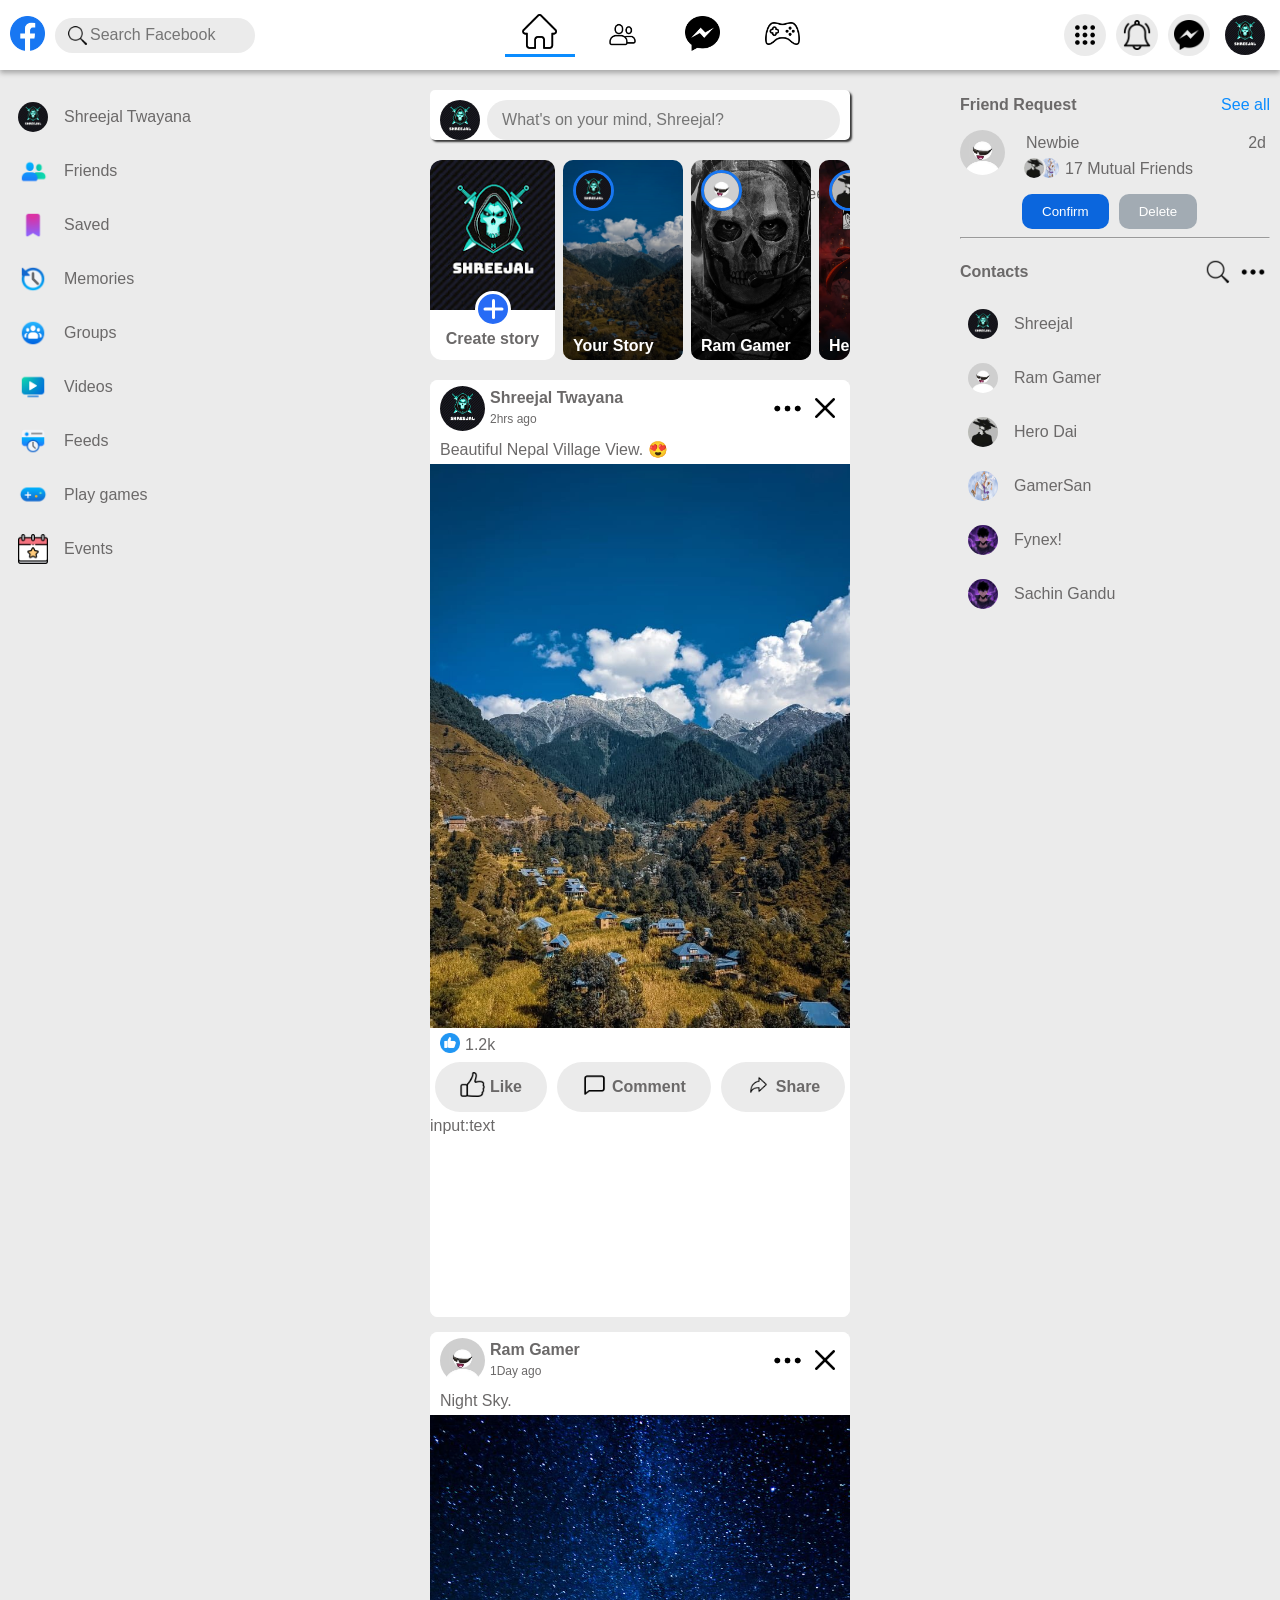
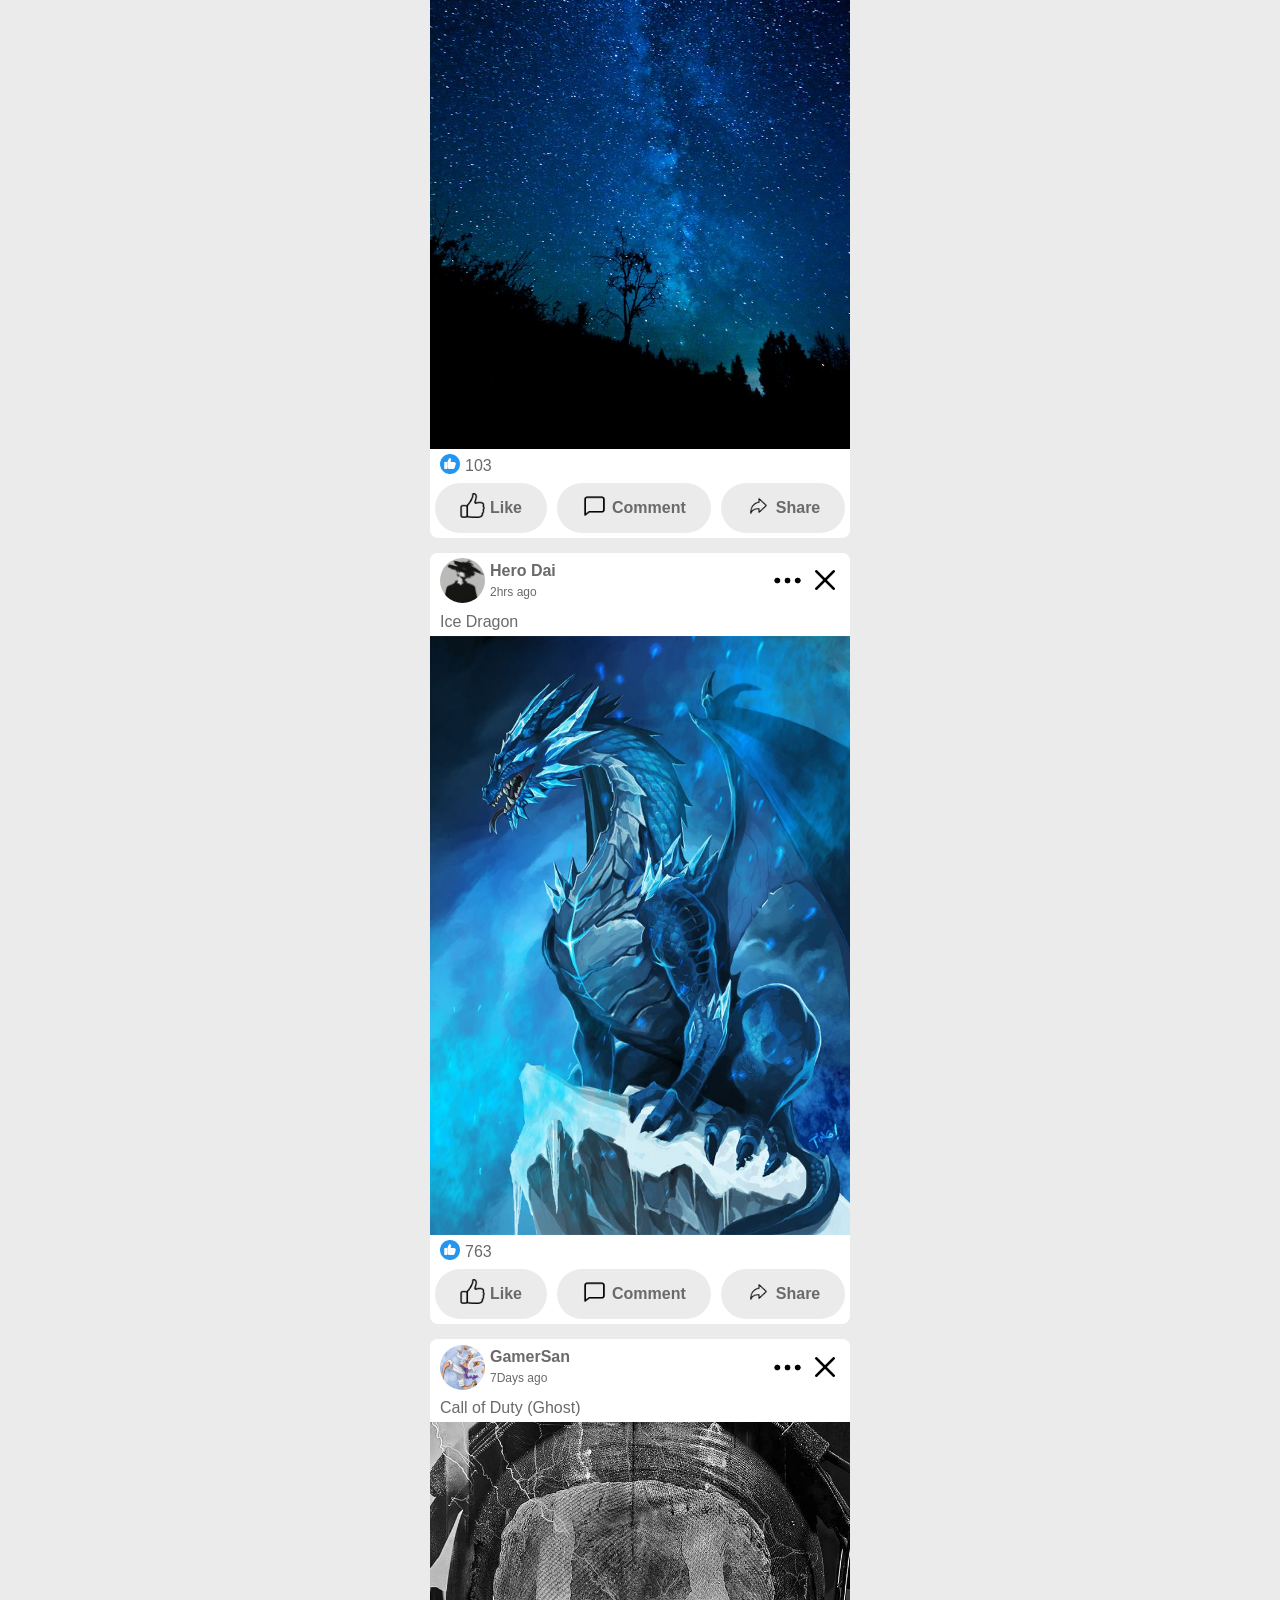
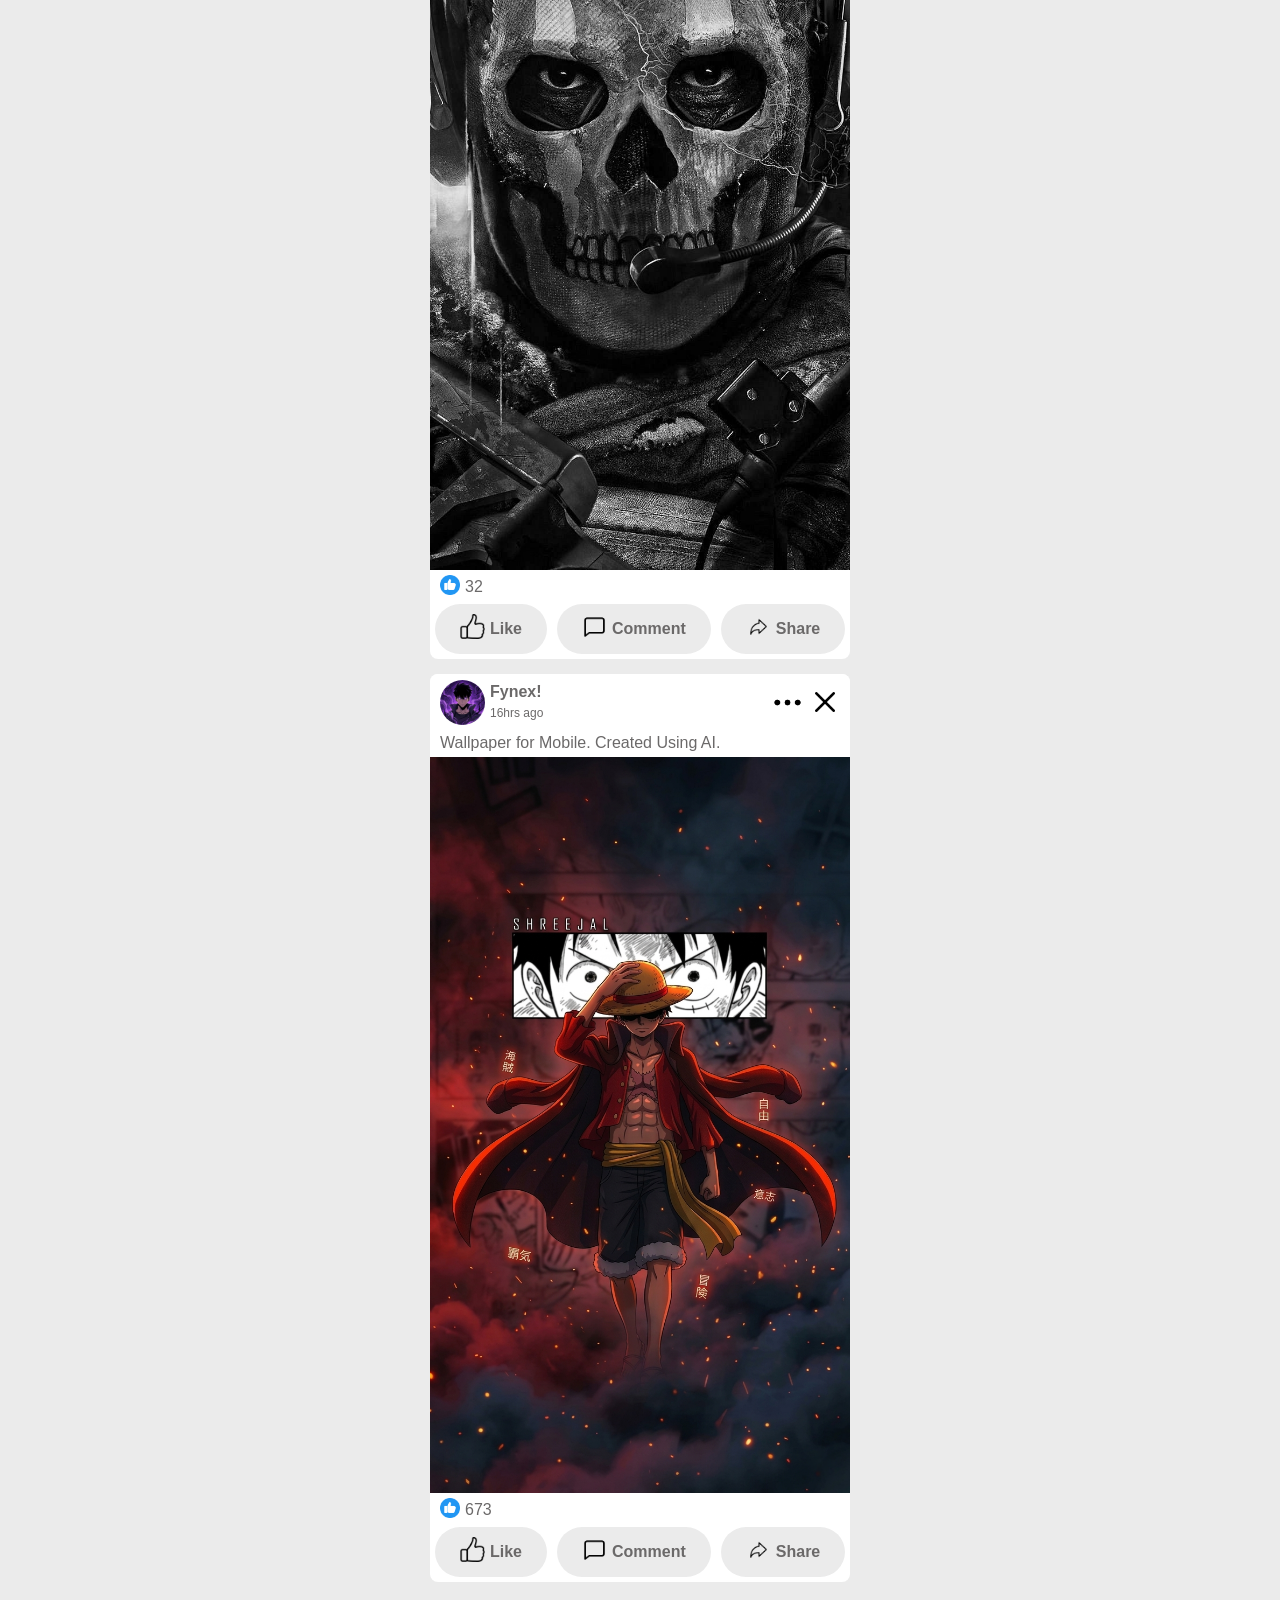
==== commit cb515eb4: "dfsdfjs" ====
--- a/index.html
+++ b/index.html
@@ -55,7 +55,7 @@
                     <span class="toggleIcon">
                     </span>
                 </p>
-
+							
                 <p>Setting</p>
                 <p>Logout</p>
             </div>
@@ -243,7 +243,9 @@
                     </div>
                     <div id="commentSection">
                       <div id="comments"></div>
-											<div class="commentInp"></div>
+											<div class="commentInp">
+												input:text	
+											</div>
                     </div>
                 </div>
 
--- a/assets/css/style.css
+++ b/assets/css/style.css
@@ -794,5 +794,5 @@
 #commentSection{
   height:200px;
   width: 100%;
-  background:red;
+  background:var(--primary-color);
 }
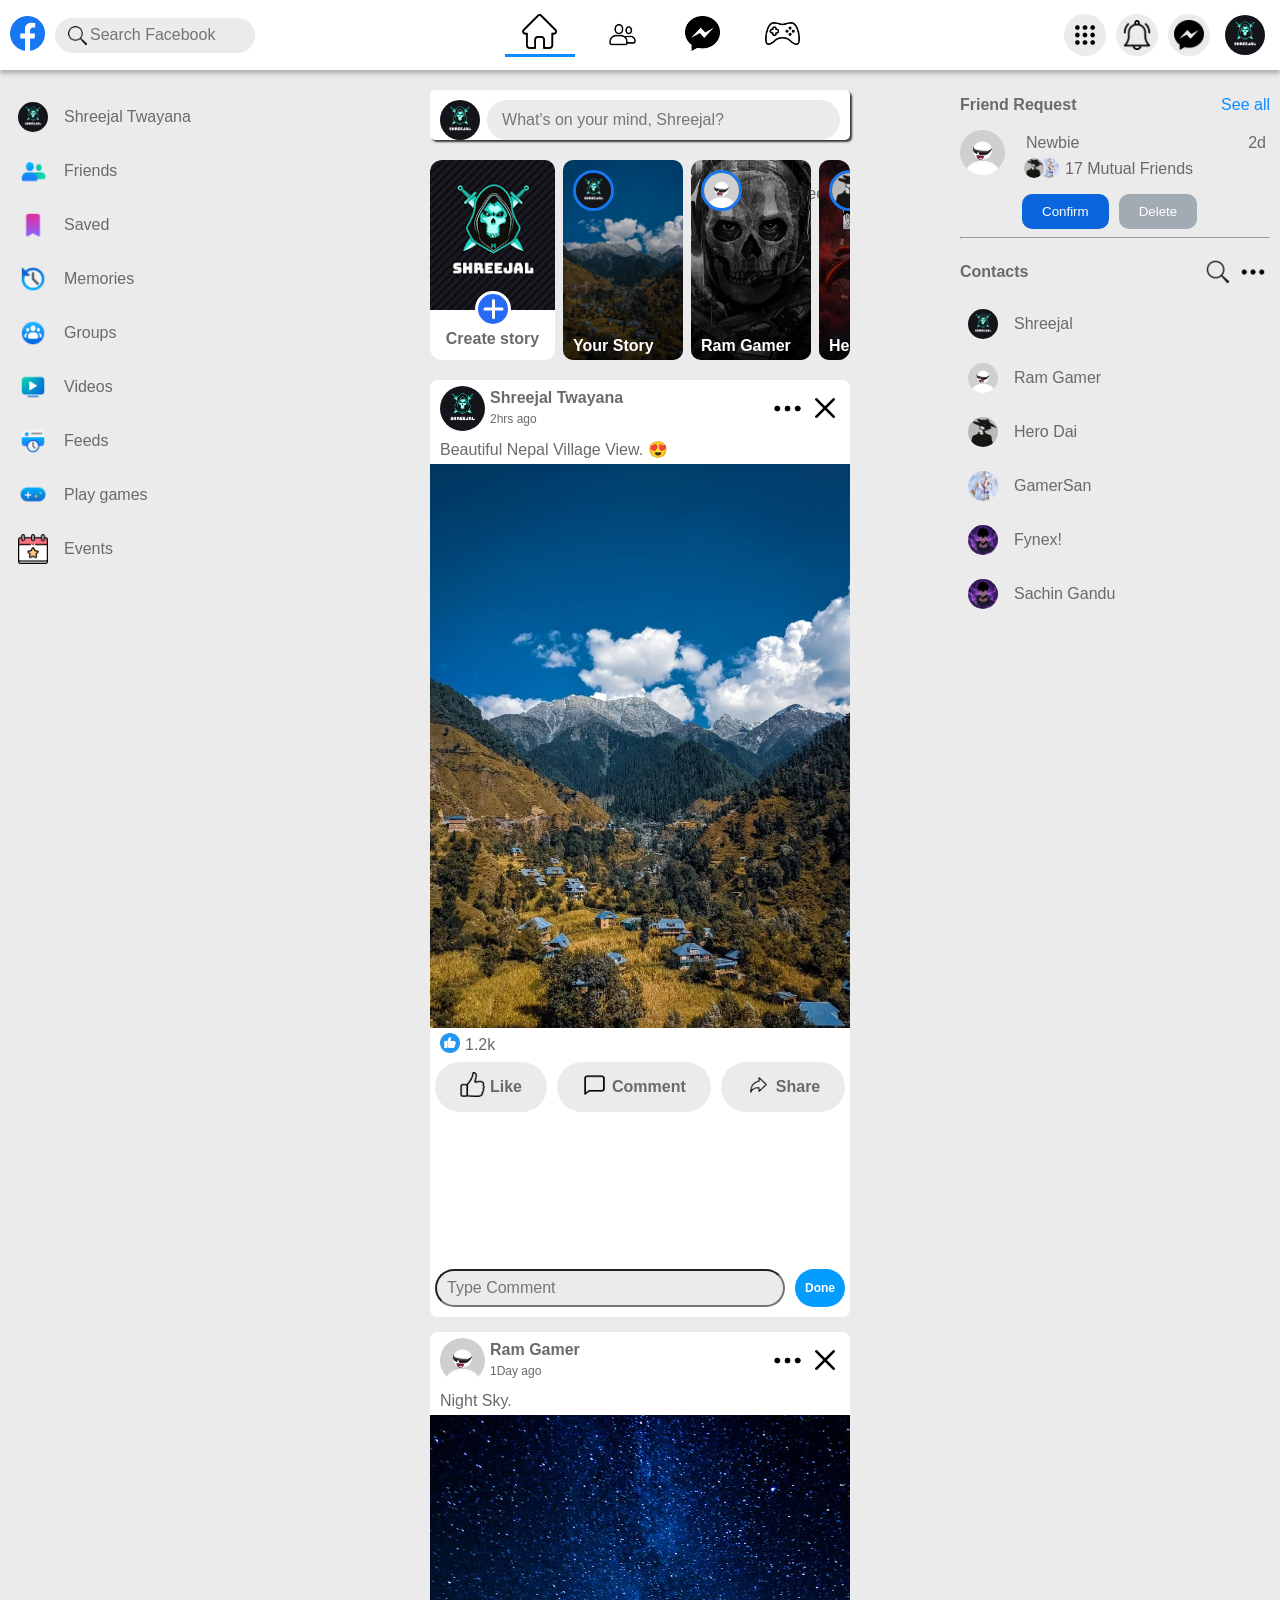
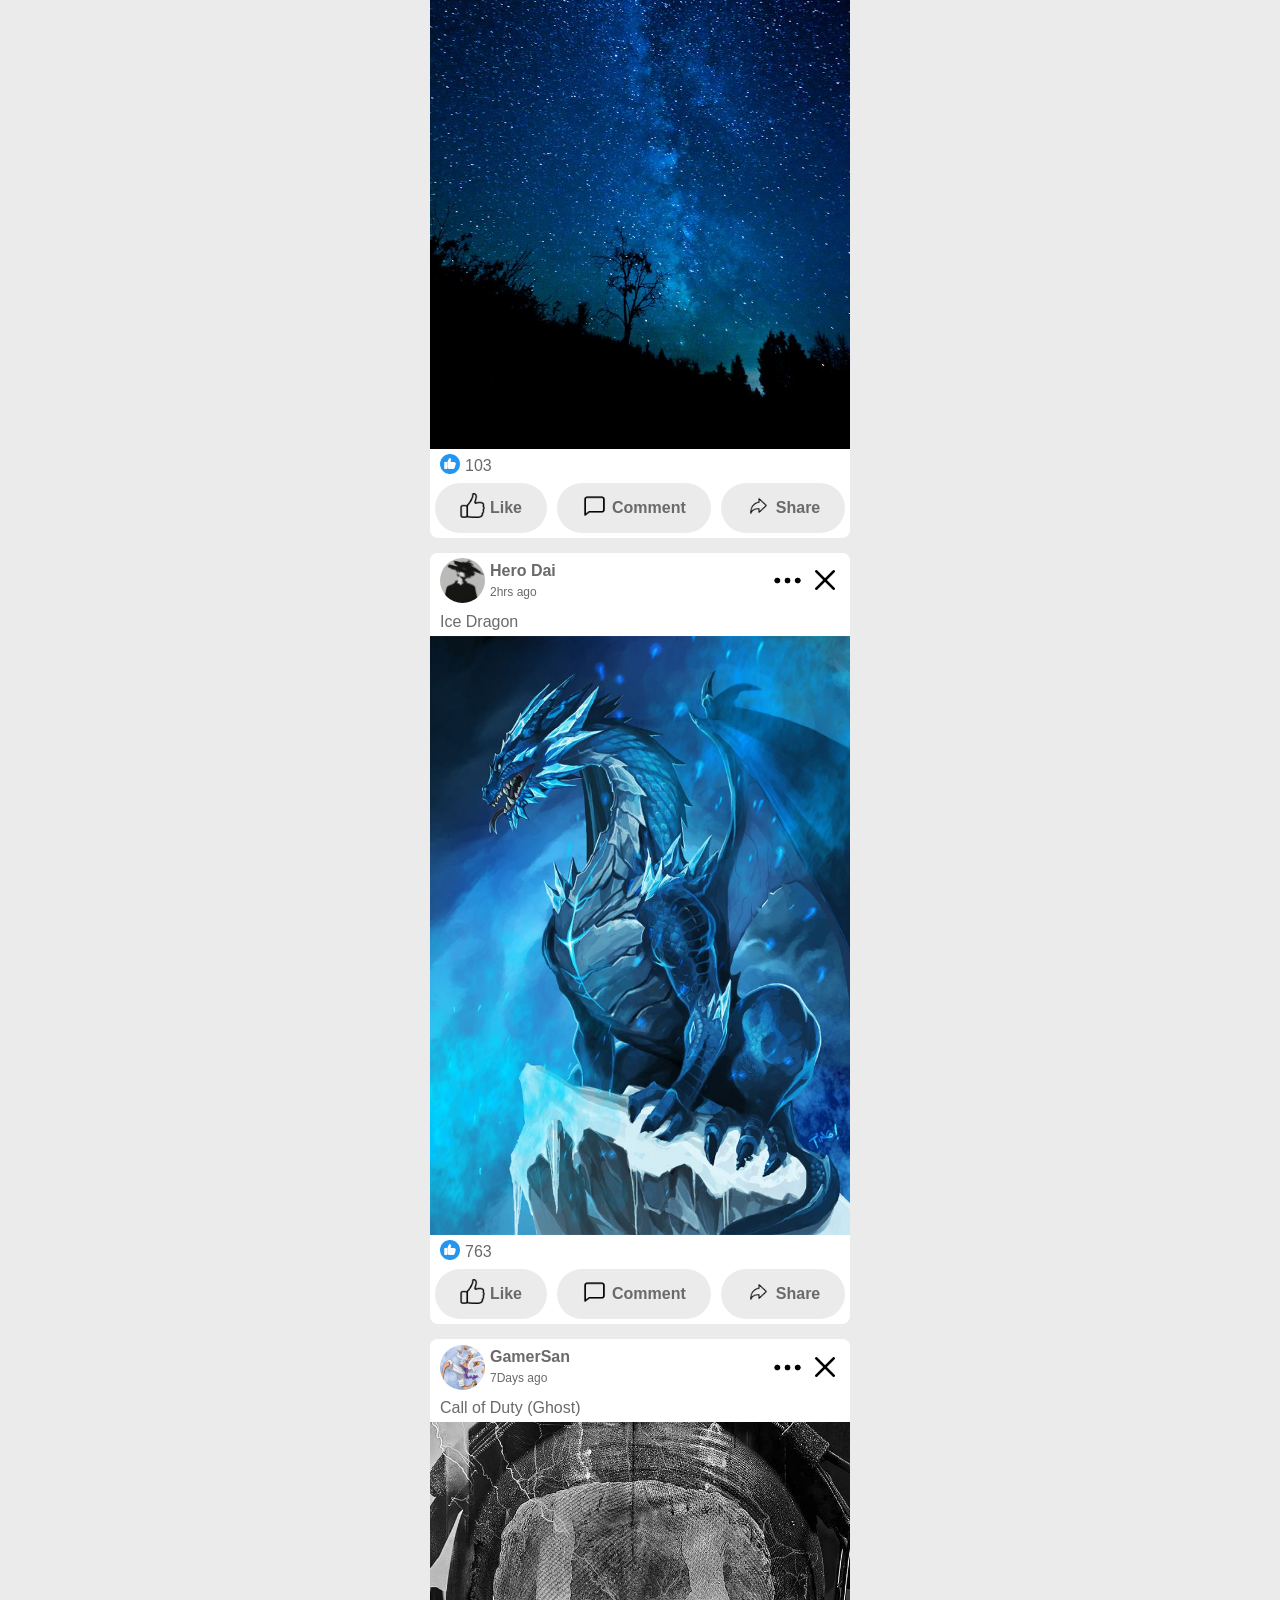
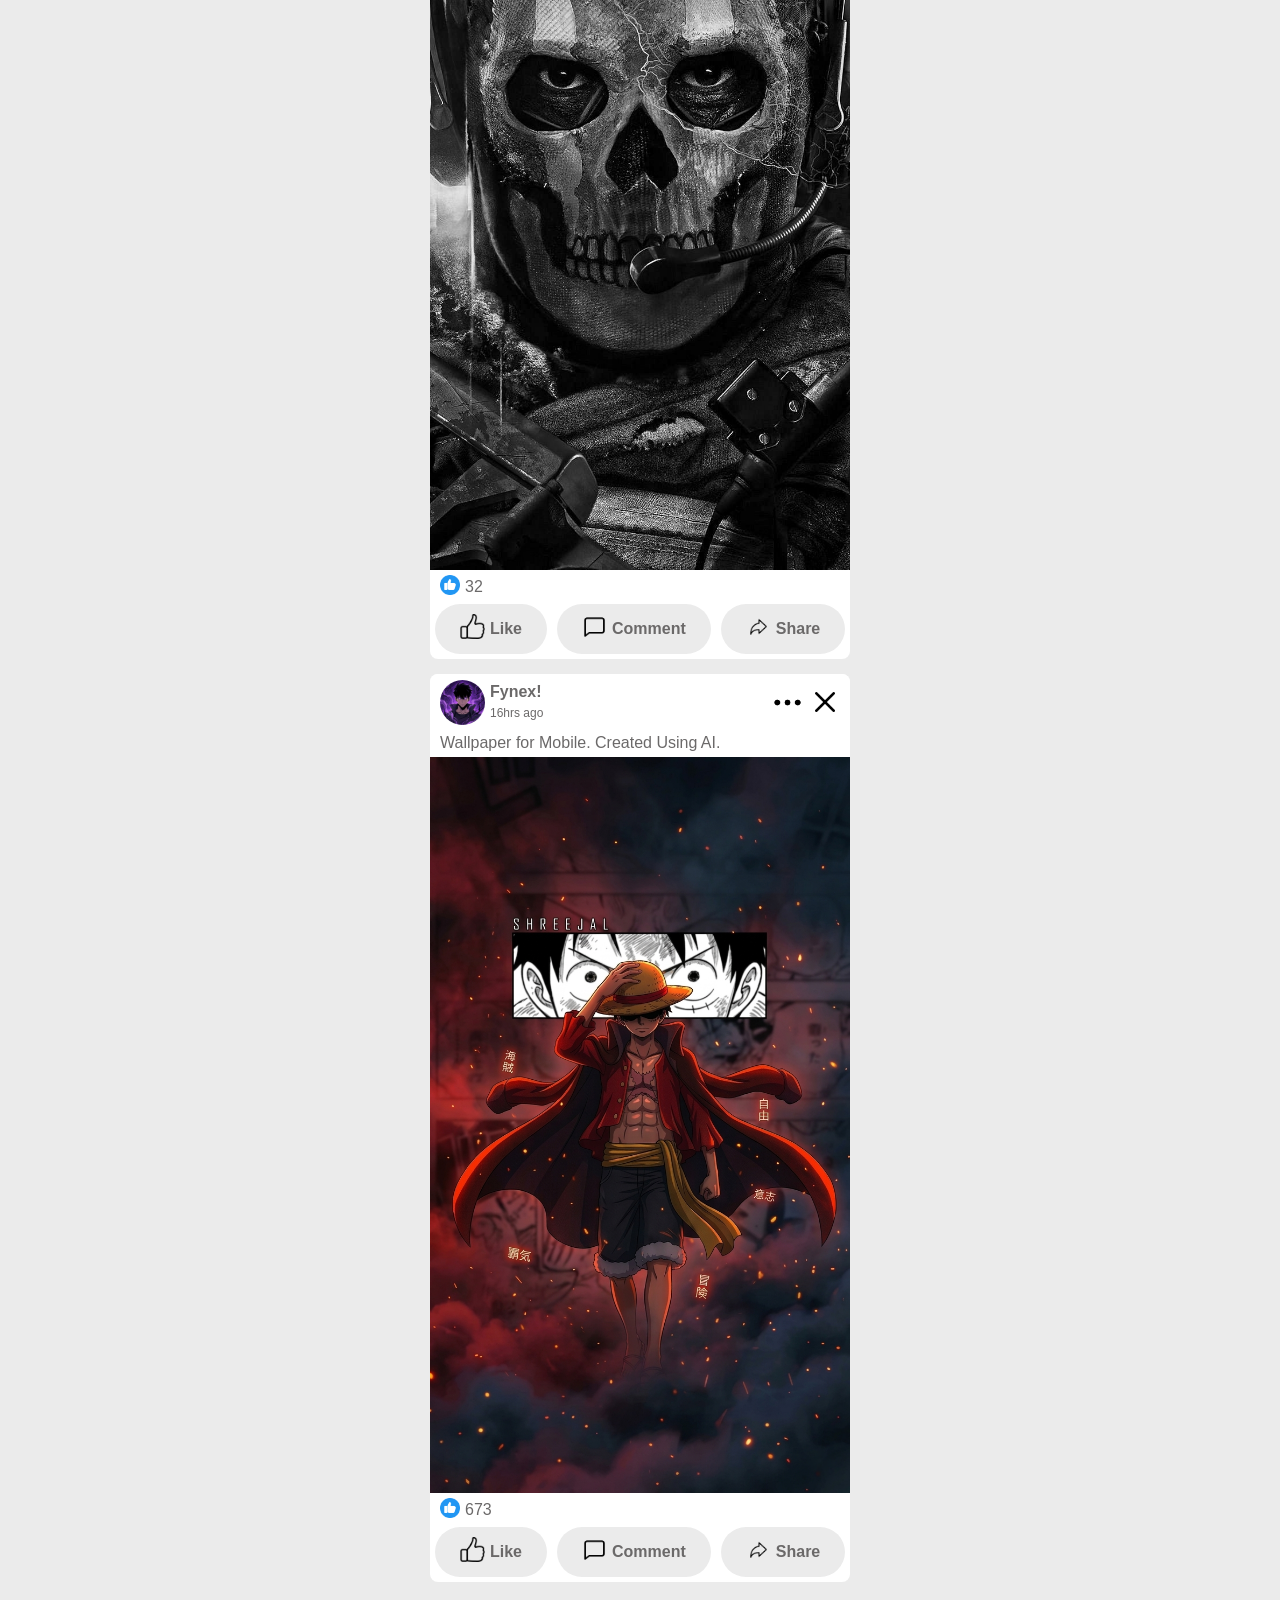
==== commit 195314ad: "comment post 1" ====
--- a/index.html
+++ b/index.html
@@ -244,7 +244,8 @@
                     <div id="commentSection">
                       <div id="comments"></div>
 											<div class="commentInp">
-												input:text	
+												<input type='text' placeholder='Type Comment' class='commentText'>
+												<button id='postComment'>Done</button>
 											</div>
                     </div>
                 </div>
--- a/assets/css/style.css
+++ b/assets/css/style.css
@@ -790,9 +790,35 @@
   width: 25px;
 }
 
-
-#commentSection{
-  height:200px;
-  width: 100%;
-  background:var(--primary-color);
-}+#commentSection {
+  height: 200px;
+  width: 100%;
+  background: var(--primary-color);
+}
+#comments {
+  height: 75%;
+}
+.commentText {
+  background: var(--secondary-color);
+  color: var(--font-color);
+  padding: 8px 10px;
+  font-size: 16px;
+  width: 80%;
+  border-radius: 20px;
+}
+.commentInp {
+  display: flex;
+  gap: 10px;
+  padding: 2px 5px;
+  border: none;
+}
+
+#postComment {
+  background: #049cff;
+  color: white;
+	font-weight: 600;
+  border-radius: 20px;
+	padding: 4px 10px;
+  font-size: 12px;
+  border: none;
+}
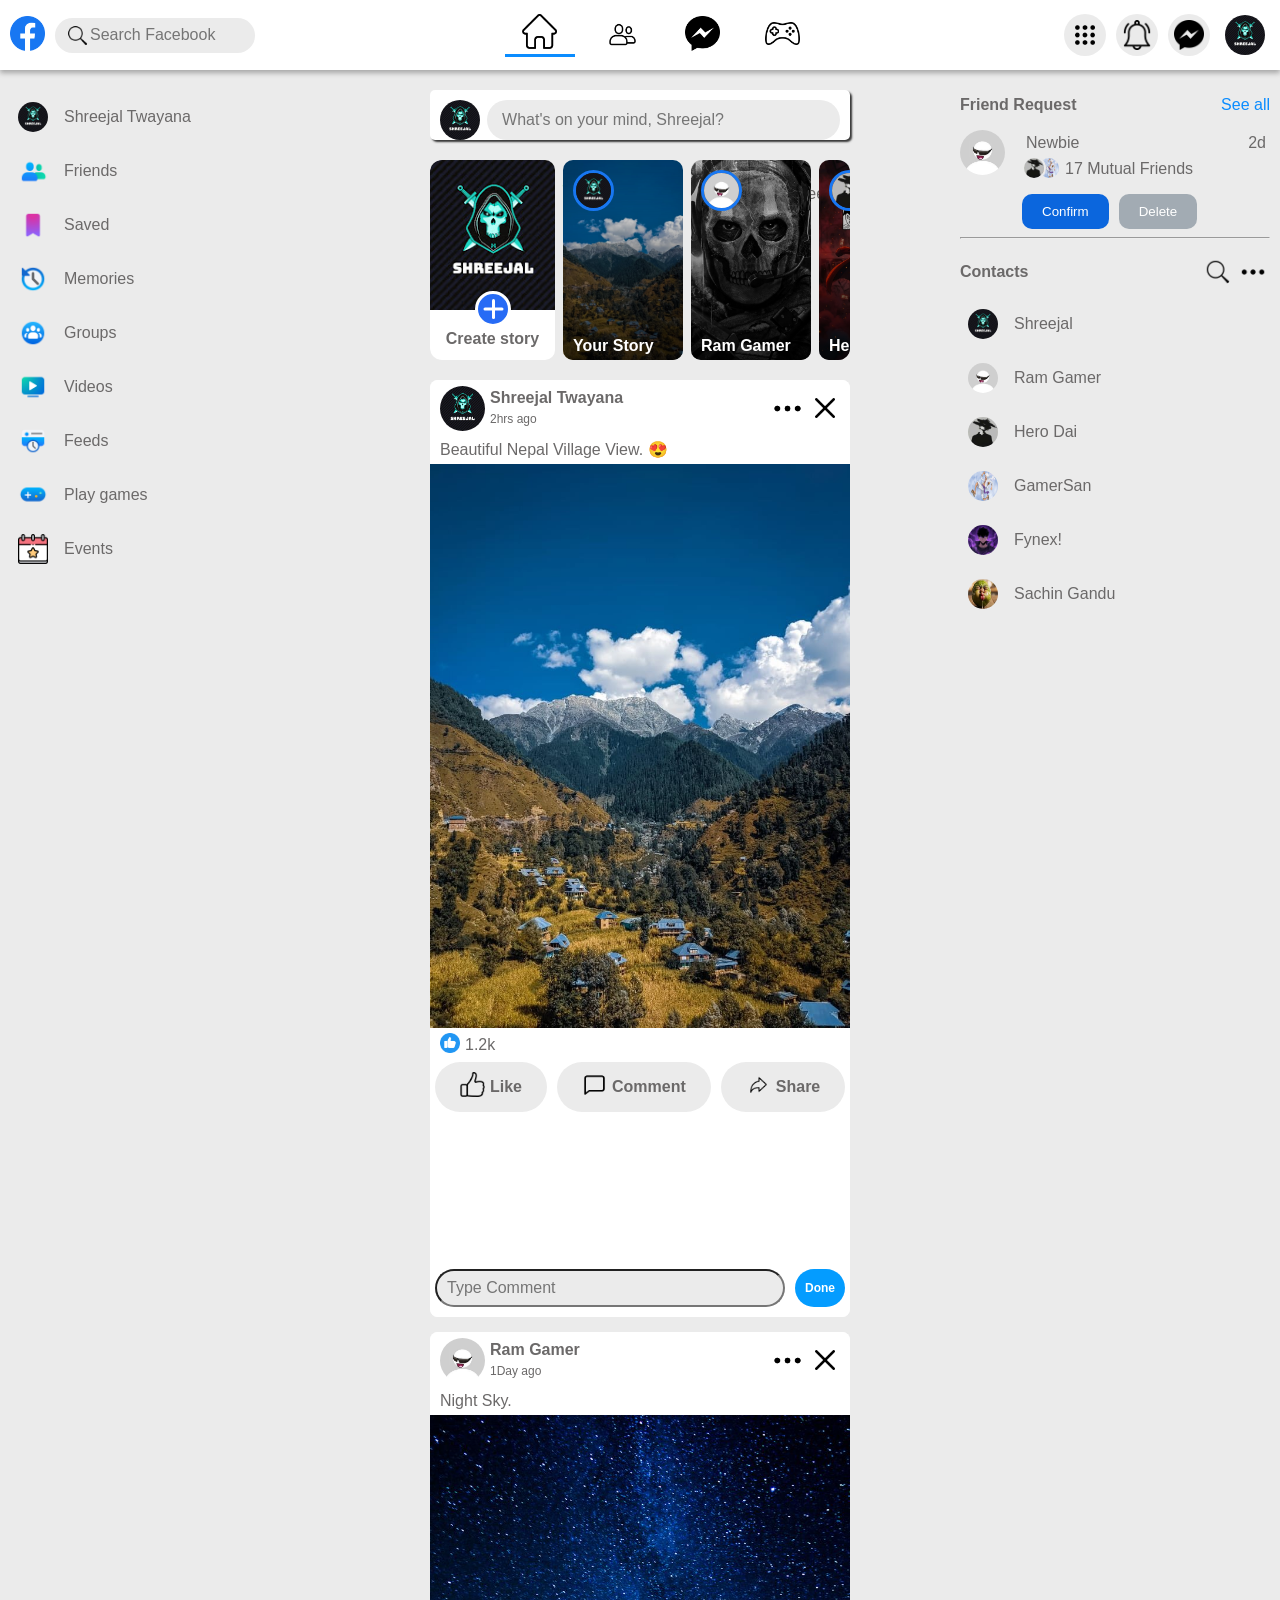
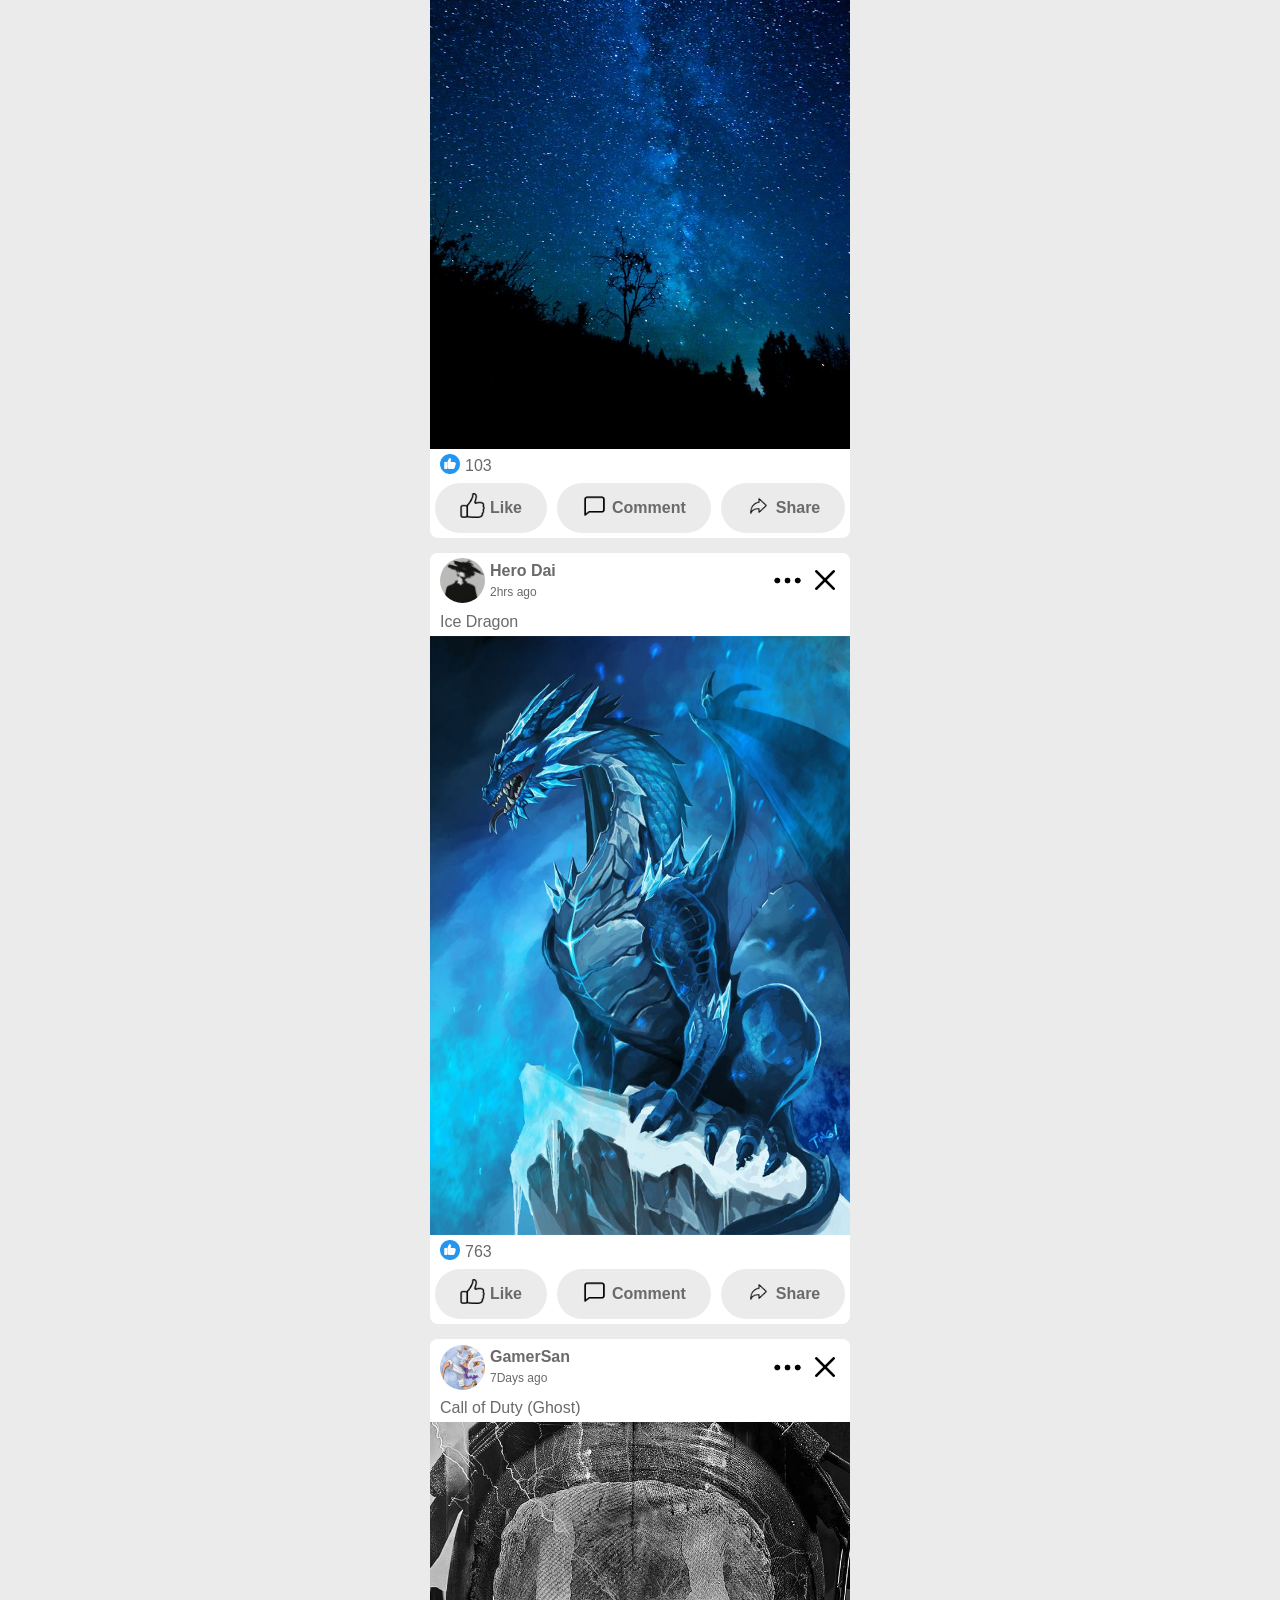
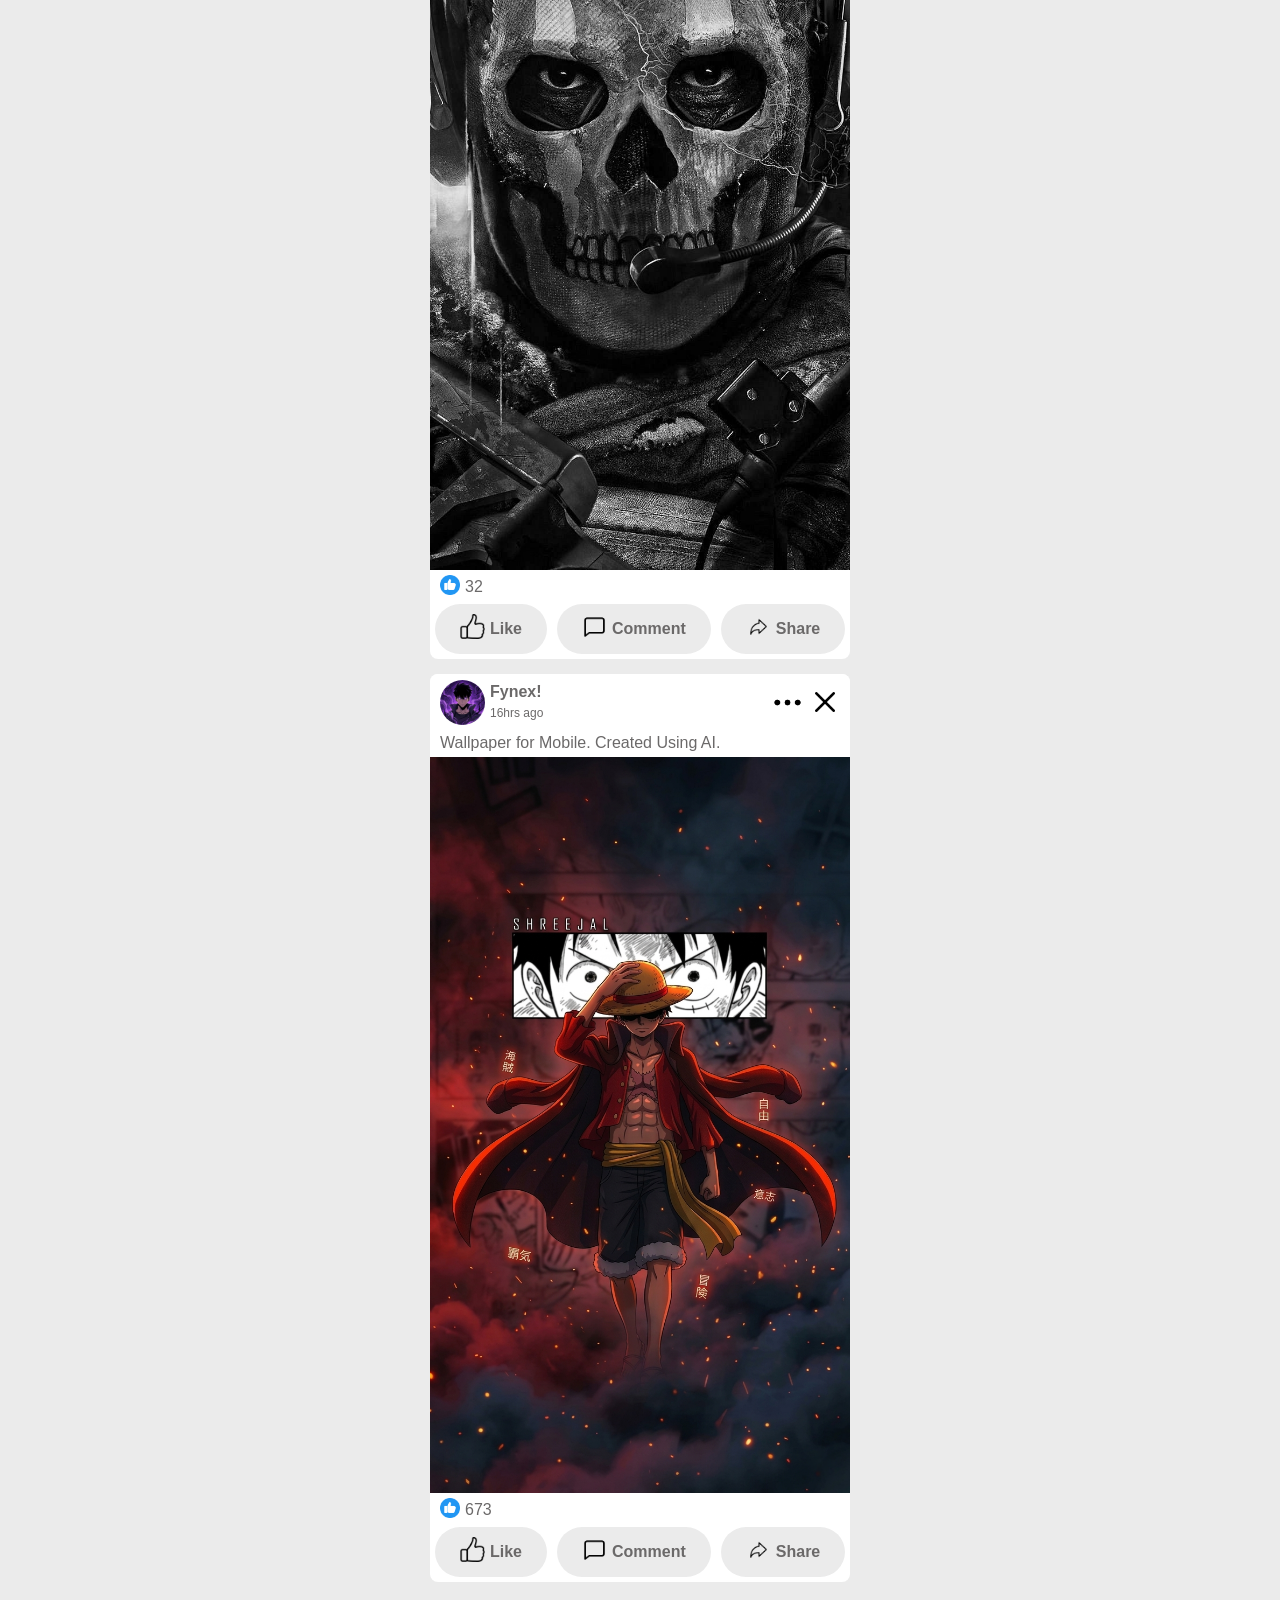
==== commit 814fdde2: "profile6 added" ====
--- a/index.html
+++ b/index.html
@@ -541,7 +541,7 @@
                     <p>Fynex!</p>
                 </div>
                 <div class="friendsContact">
-                    <img src="./assets/img/profile5.png" alt="">
+                    <img src="./assets/img/profile6.jpg" alt="">
                     <p>Sachin Gandu</p>
                 </div>
             </div>
